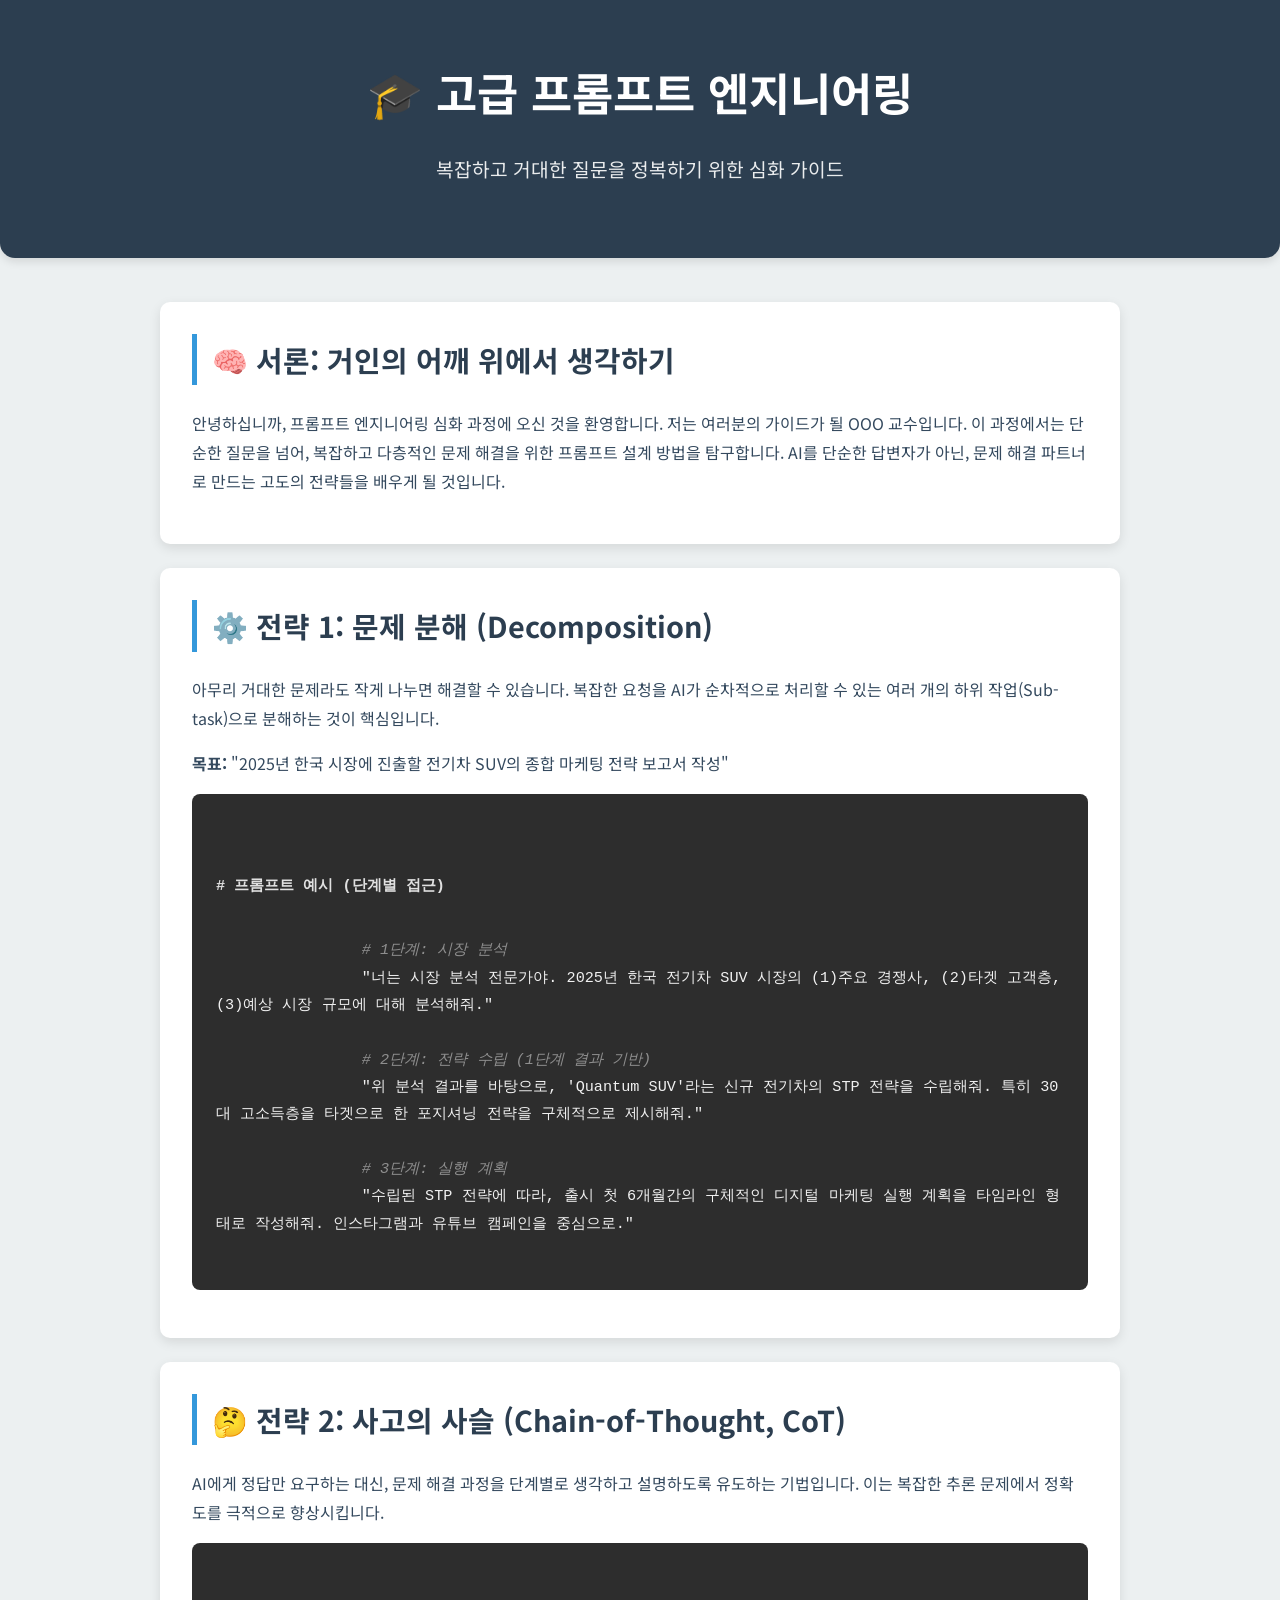
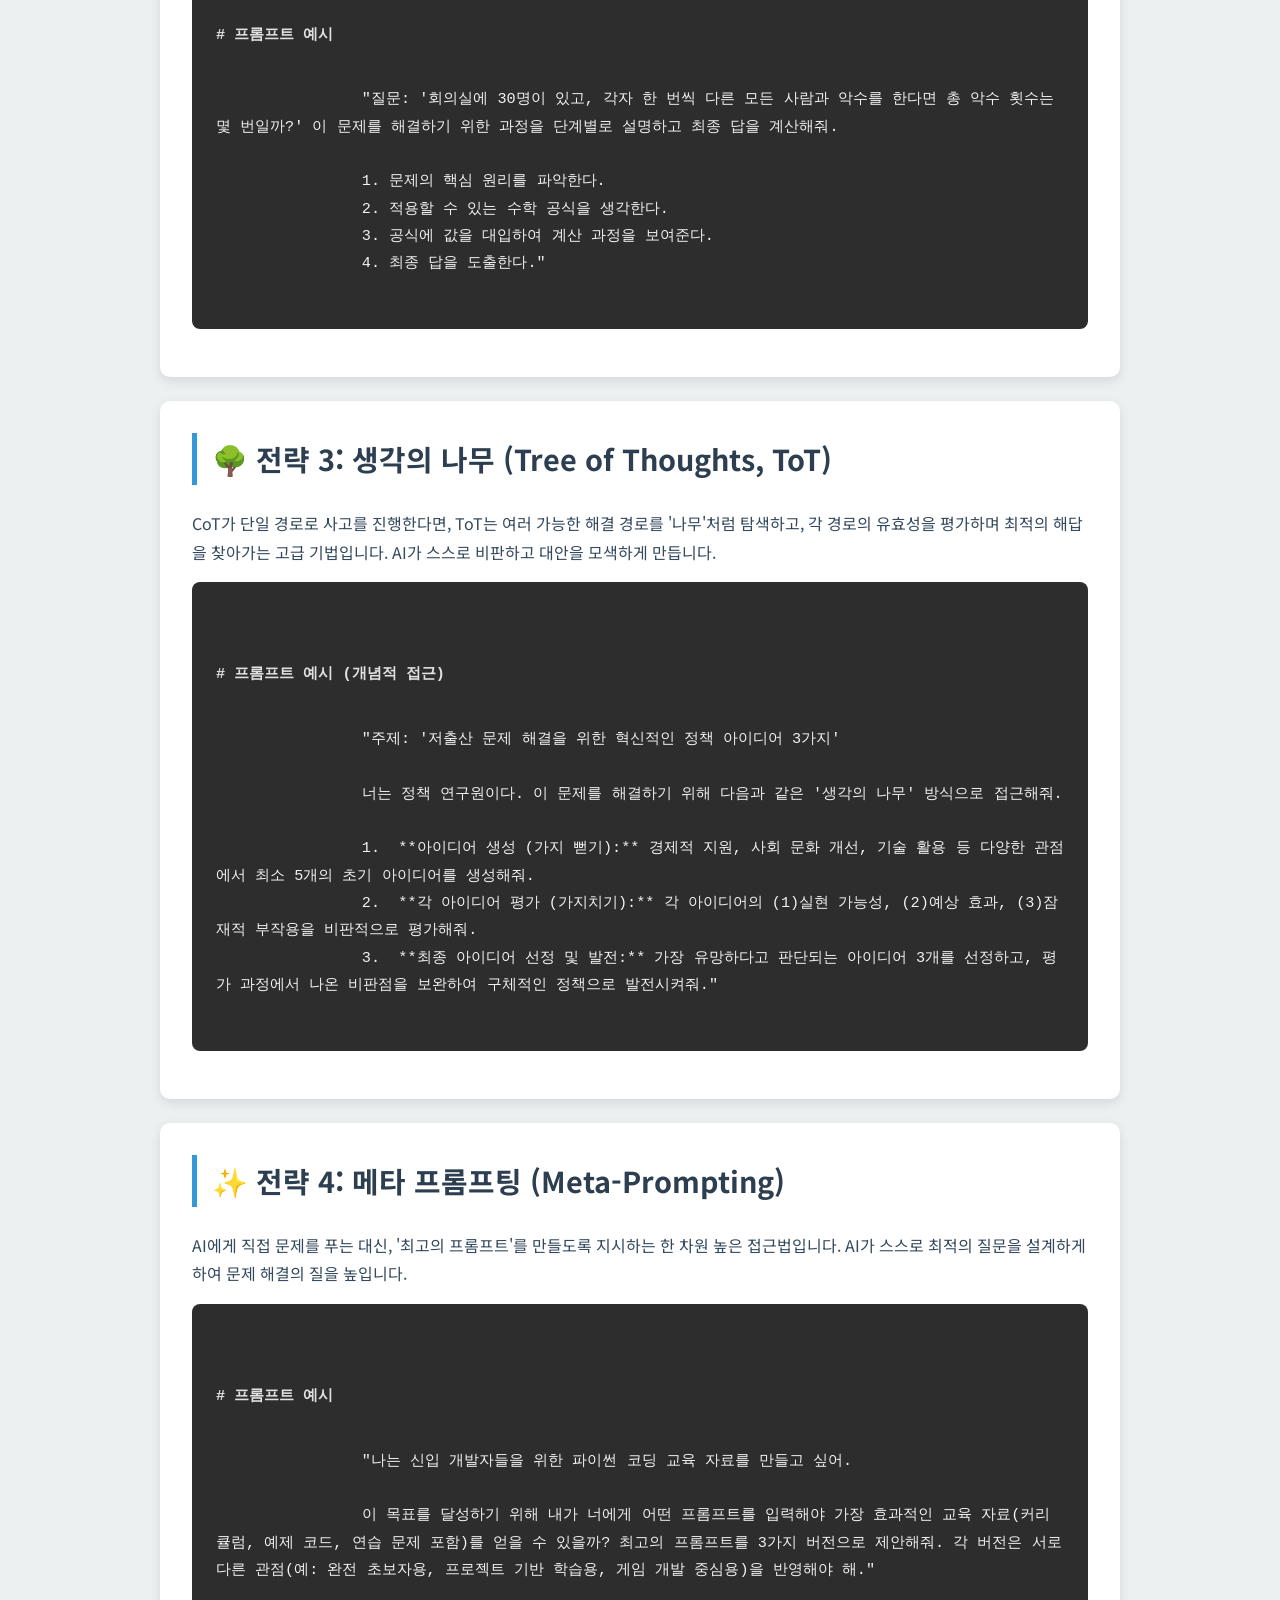
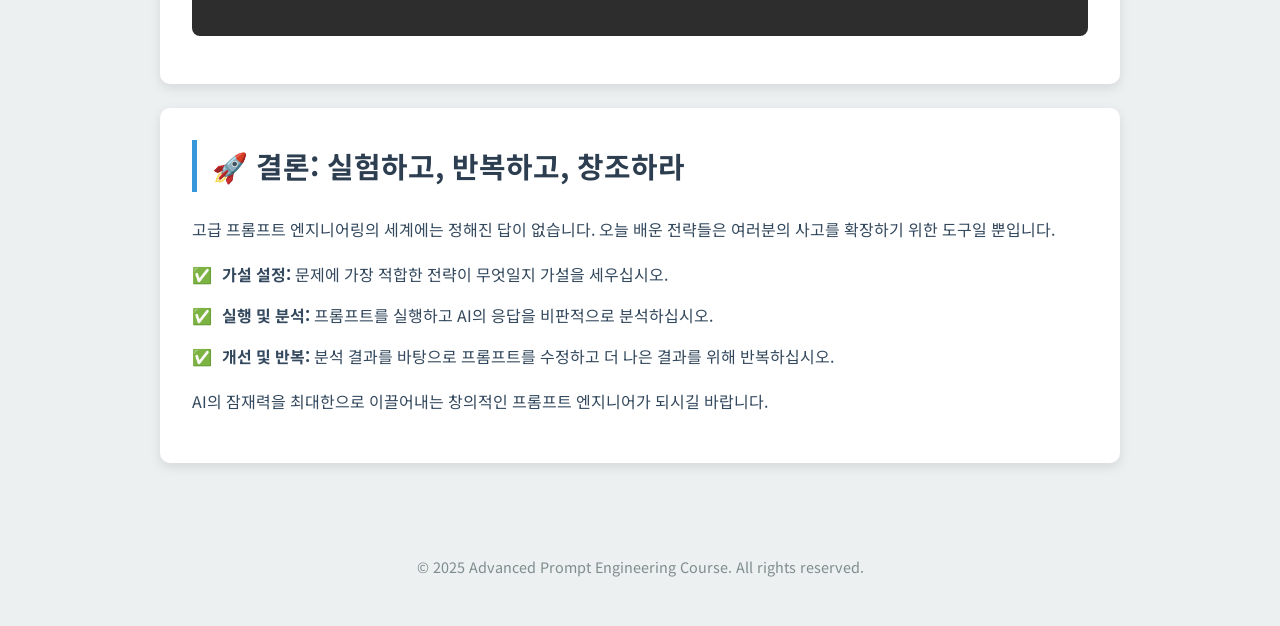
==== index.html @ 8950135c "Add files via upload 첫 커밋" ====
<!DOCTYPE html>
<html lang="ko">
<head>
    <meta charset="UTF-8">
    <meta name="viewport" content="width=device-width, initial-scale=1.0">
    <title>🎓 고급 프롬프트 엔지니어링 심화 과정</title>
    <style>
        @import url('https://fonts.googleapis.com/css2?family=Noto+Sans+KR:wght@400;700&display=swap');

        :root {
            --primary-color: #2c3e50;
            --secondary-color: #3498db;
            --background-color: #ecf0f1;
            --card-background: #ffffff;
            --text-color: #34495e;
            --header-color: #ffffff;
            --code-bg: #2d2d2d;
            --code-color: #f1f1f1;
        }

        body {
            font-family: 'Noto Sans KR', sans-serif;
            line-height: 1.8;
            margin: 0;
            padding: 0;
            background-color: var(--background-color);
            color: var(--text-color);
        }

        .container {
            max-width: 960px;
            margin: auto;
            padding: 20px;
        }

        .header {
            background: var(--primary-color);
            color: var(--header-color);
            padding: 2rem 1rem;
            text-align: center;
            border-bottom-left-radius: 15px;
            border-bottom-right-radius: 15px;
            box-shadow: 0 4px 8px rgba(0,0,0,0.1);
        }

        .header h1 {
            margin: 0;
            font-size: 2.8rem;
            font-weight: 700;
        }

        .header p {
            font-size: 1.2rem;
            opacity: 0.9;
        }

        .card {
            background: var(--card-background);
            margin: 1.5rem 0;
            padding: 2rem;
            border-radius: 10px;
            box-shadow: 0 4px 12px rgba(0,0,0,0.1);
            transition: transform 0.3s ease, box-shadow 0.3s ease;
        }

        .card:hover {
            transform: translateY(-5px);
            box-shadow: 0 8px 20px rgba(0,0,0,0.15);
        }

        .card h2 {
            color: var(--primary-color);
            border-left: 5px solid var(--secondary-color);
            padding-left: 15px;
            font-size: 1.8rem;
            margin-top: 0;
        }

        .code-block {
            background: var(--code-bg);
            color: var(--code-color);
            padding: 1.5rem;
            border-radius: 8px;
            font-family: 'D2Coding', 'Courier New', monospace;
            white-space: pre-wrap;
            word-wrap: break-word;
            margin: 1rem 0;
            font-size: 0.95rem;
        }
        
        .code-block .prompt-title {
            color: #e0e0e0;
            font-weight: bold;
            display: block;
            margin-bottom: 10px;
        }

        .code-block .comment {
            color: #8e8e8e;
            font-style: italic;
        }

        ul {
            list-style: none;
            padding-left: 0;
        }

        ul li {
            position: relative;
            padding-left: 30px;
            margin-bottom: 12px;
        }

        ul li::before {
            content: '✅';
            position: absolute;
            left: 0;
            top: 0;
            color: var(--secondary-color);
        }

        .footer {
            text-align: center;
            padding: 2rem 0;
            font-size: 0.9rem;
            color: #7f8c8d;
        }

        @media (max-width: 768px) {
            .header h1 {
                font-size: 2.2rem;
            }
            .card {
                padding: 1.5rem;
            }
            .card h2 {
                font-size: 1.5rem;
            }
        }
    </style>
</head>
<body>

    <header class="header">
        <div class="container">
            <h1>🎓 고급 프롬프트 엔지니어링</h1>
            <p>복잡하고 거대한 질문을 정복하기 위한 심화 가이드</p>
        </div>
    </header>

    <main class="container">
        <div class="card">
            <h2>🧠 서론: 거인의 어깨 위에서 생각하기</h2>
            <p>안녕하십니까, 프롬프트 엔지니어링 심화 과정에 오신 것을 환영합니다. 저는 여러분의 가이드가 될 OOO 교수입니다. 이 과정에서는 단순한 질문을 넘어, 복잡하고 다층적인 문제 해결을 위한 프롬프트 설계 방법을 탐구합니다. AI를 단순한 답변자가 아닌, 문제 해결 파트너로 만드는 고도의 전략들을 배우게 될 것입니다.</p>
        </div>

        <div class="card">
            <h2>⚙️ 전략 1: 문제 분해 (Decomposition)</h2>
            <p>아무리 거대한 문제라도 작게 나누면 해결할 수 있습니다. 복잡한 요청을 AI가 순차적으로 처리할 수 있는 여러 개의 하위 작업(Sub-task)으로 분해하는 것이 핵심입니다.</p>
            <p><strong>목표:</strong> "2025년 한국 시장에 진출할 전기차 SUV의 종합 마케팅 전략 보고서 작성"</p>
            <div class="code-block">
                <span class="prompt-title"># 프롬프트 예시 (단계별 접근)</span>
                <span class="comment"># 1단계: 시장 분석</span>
                "너는 시장 분석 전문가야. 2025년 한국 전기차 SUV 시장의 (1)주요 경쟁사, (2)타겟 고객층, (3)예상 시장 규모에 대해 분석해줘."

                <span class="comment"># 2단계: 전략 수립 (1단계 결과 기반)</span>
                "위 분석 결과를 바탕으로, 'Quantum SUV'라는 신규 전기차의 STP 전략을 수립해줘. 특히 30대 고소득층을 타겟으로 한 포지셔닝 전략을 구체적으로 제시해줘."

                <span class="comment"># 3단계: 실행 계획</span>
                "수립된 STP 전략에 따라, 출시 첫 6개월간의 구체적인 디지털 마케팅 실행 계획을 타임라인 형태로 작성해줘. 인스타그램과 유튜브 캠페인을 중심으로."
            </div>
        </div>

        <div class="card">
            <h2>🤔 전략 2: 사고의 사슬 (Chain-of-Thought, CoT)</h2>
            <p>AI에게 정답만 요구하는 대신, 문제 해결 과정을 단계별로 생각하고 설명하도록 유도하는 기법입니다. 이는 복잡한 추론 문제에서 정확도를 극적으로 향상시킵니다.</p>
            <div class="code-block">
                <span class="prompt-title"># 프롬프트 예시</span>
                "질문: '회의실에 30명이 있고, 각자 한 번씩 다른 모든 사람과 악수를 한다면 총 악수 횟수는 몇 번일까?' 이 문제를 해결하기 위한 과정을 단계별로 설명하고 최종 답을 계산해줘.

                1. 문제의 핵심 원리를 파악한다.
                2. 적용할 수 있는 수학 공식을 생각한다.
                3. 공식에 값을 대입하여 계산 과정을 보여준다.
                4. 최종 답을 도출한다."
            </div>
        </div>

        <div class="card">
            <h2>🌳 전략 3: 생각의 나무 (Tree of Thoughts, ToT)</h2>
            <p>CoT가 단일 경로로 사고를 진행한다면, ToT는 여러 가능한 해결 경로를 '나무'처럼 탐색하고, 각 경로의 유효성을 평가하며 최적의 해답을 찾아가는 고급 기법입니다. AI가 스스로 비판하고 대안을 모색하게 만듭니다.</p>
            <div class="code-block">
                <span class="prompt-title"># 프롬프트 예시 (개념적 접근)</span>
                "주제: '저출산 문제 해결을 위한 혁신적인 정책 아이디어 3가지'

                너는 정책 연구원이다. 이 문제를 해결하기 위해 다음과 같은 '생각의 나무' 방식으로 접근해줘.

                1.  **아이디어 생성 (가지 뻗기):** 경제적 지원, 사회 문화 개선, 기술 활용 등 다양한 관점에서 최소 5개의 초기 아이디어를 생성해줘.
                2.  **각 아이디어 평가 (가지치기):** 각 아이디어의 (1)실현 가능성, (2)예상 효과, (3)잠재적 부작용을 비판적으로 평가해줘.
                3.  **최종 아이디어 선정 및 발전:** 가장 유망하다고 판단되는 아이디어 3개를 선정하고, 평가 과정에서 나온 비판점을 보완하여 구체적인 정책으로 발전시켜줘."
            </div>
        </div>

        <div class="card">
            <h2>✨ 전략 4: 메타 프롬프팅 (Meta-Prompting)</h2>
            <p>AI에게 직접 문제를 푸는 대신, '최고의 프롬프트'를 만들도록 지시하는 한 차원 높은 접근법입니다. AI가 스스로 최적의 질문을 설계하게 하여 문제 해결의 질을 높입니다.</p>
            <div class="code-block">
                <span class="prompt-title"># 프롬프트 예시</span>
                "나는 신입 개발자들을 위한 파이썬 코딩 교육 자료를 만들고 싶어.

                이 목표를 달성하기 위해 내가 너에게 어떤 프롬프트를 입력해야 가장 효과적인 교육 자료(커리큘럼, 예제 코드, 연습 문제 포함)를 얻을 수 있을까? 최고의 프롬프트를 3가지 버전으로 제안해줘. 각 버전은 서로 다른 관점(예: 완전 초보자용, 프로젝트 기반 학습용, 게임 개발 중심용)을 반영해야 해."
            </div>
        </div>

        <div class="card">
            <h2>🚀 결론: 실험하고, 반복하고, 창조하라</h2>
            <p>고급 프롬프트 엔지니어링의 세계에는 정해진 답이 없습니다. 오늘 배운 전략들은 여러분의 사고를 확장하기 위한 도구일 뿐입니다.</p>
            <ul>
                <li><strong>가설 설정:</strong> 문제에 가장 적합한 전략이 무엇일지 가설을 세우십시오.</li>
                <li><strong>실행 및 분석:</strong> 프롬프트를 실행하고 AI의 응답을 비판적으로 분석하십시오.</li>
                <li><strong>개선 및 반복:</strong> 분석 결과를 바탕으로 프롬프트를 수정하고 더 나은 결과를 위해 반복하십시오.</li>
            </ul>
            <p>AI의 잠재력을 최대한으로 이끌어내는 창의적인 프롬프트 엔지니어가 되시길 바랍니다.</p>
        </div>
    </main>

    <footer class="footer">
        <p>&copy; 2025 Advanced Prompt Engineering Course. All rights reserved.</p>
    </footer>

</body>
</html>
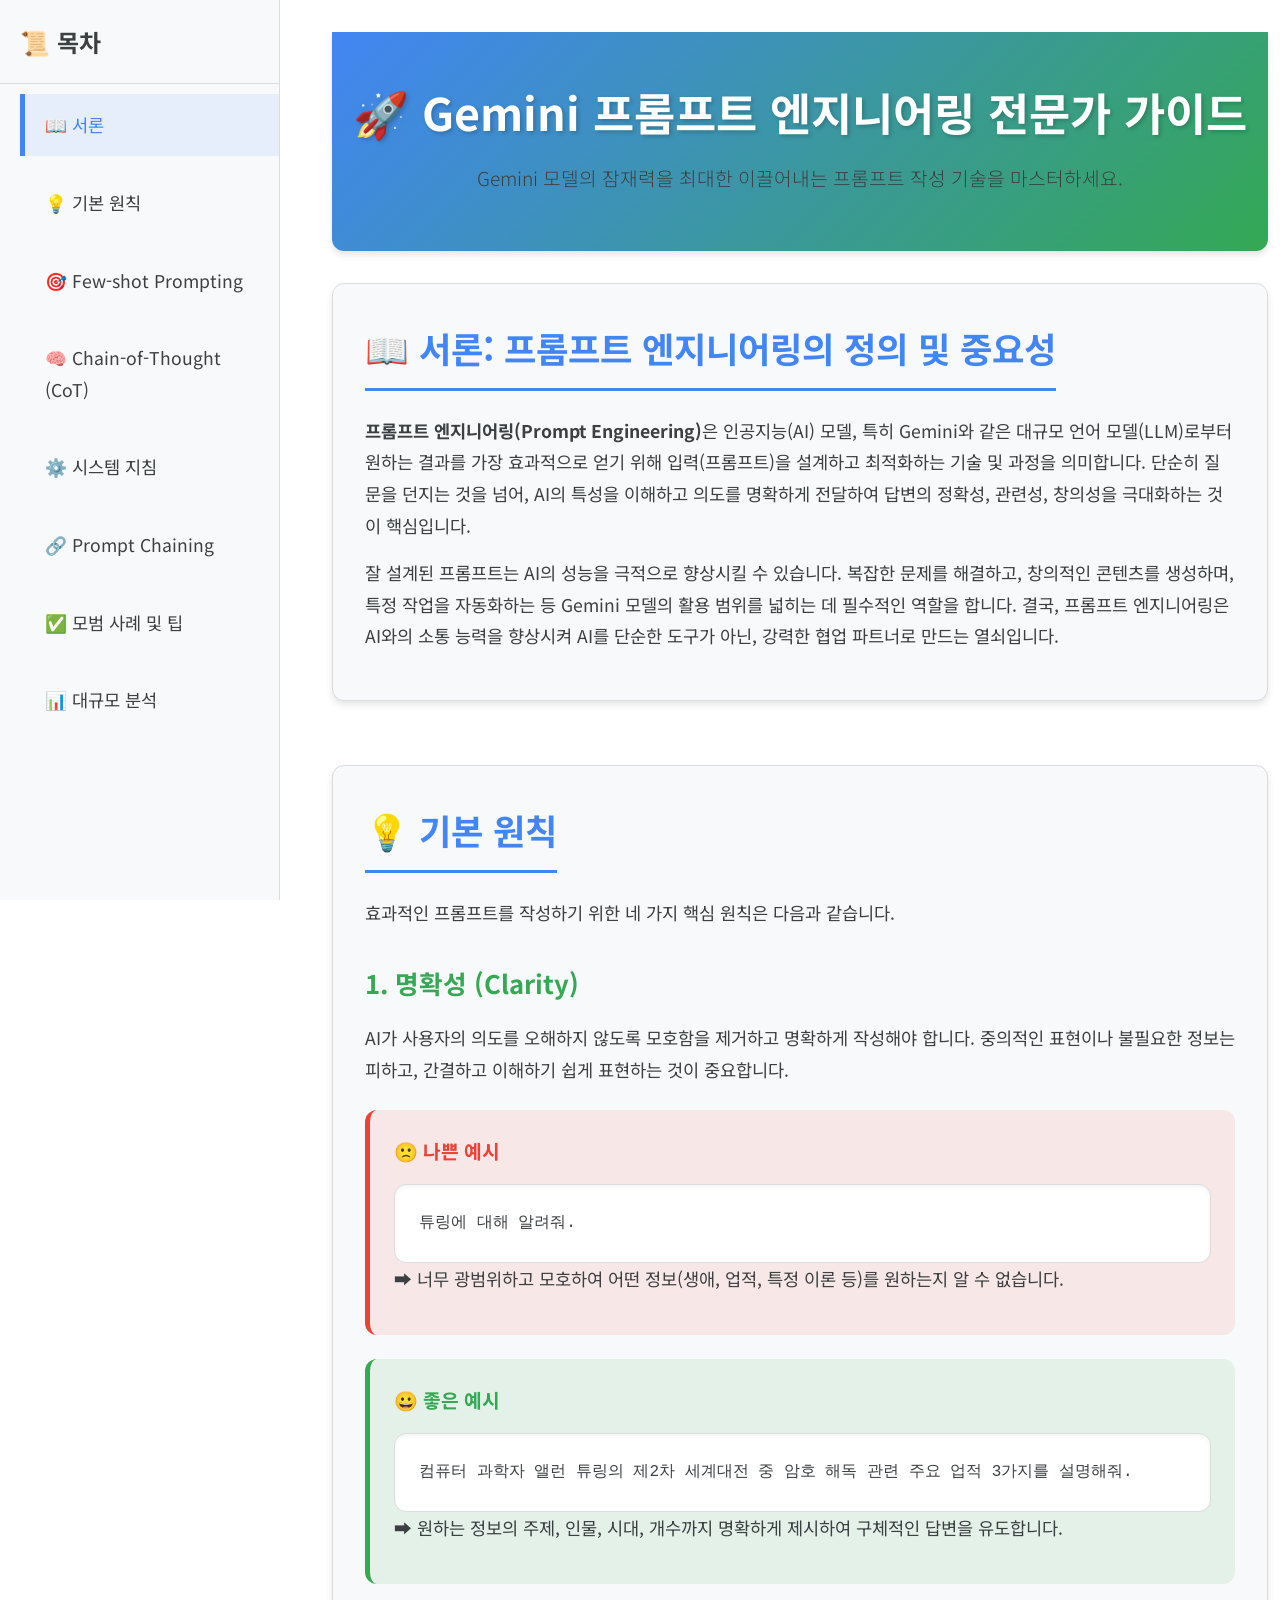
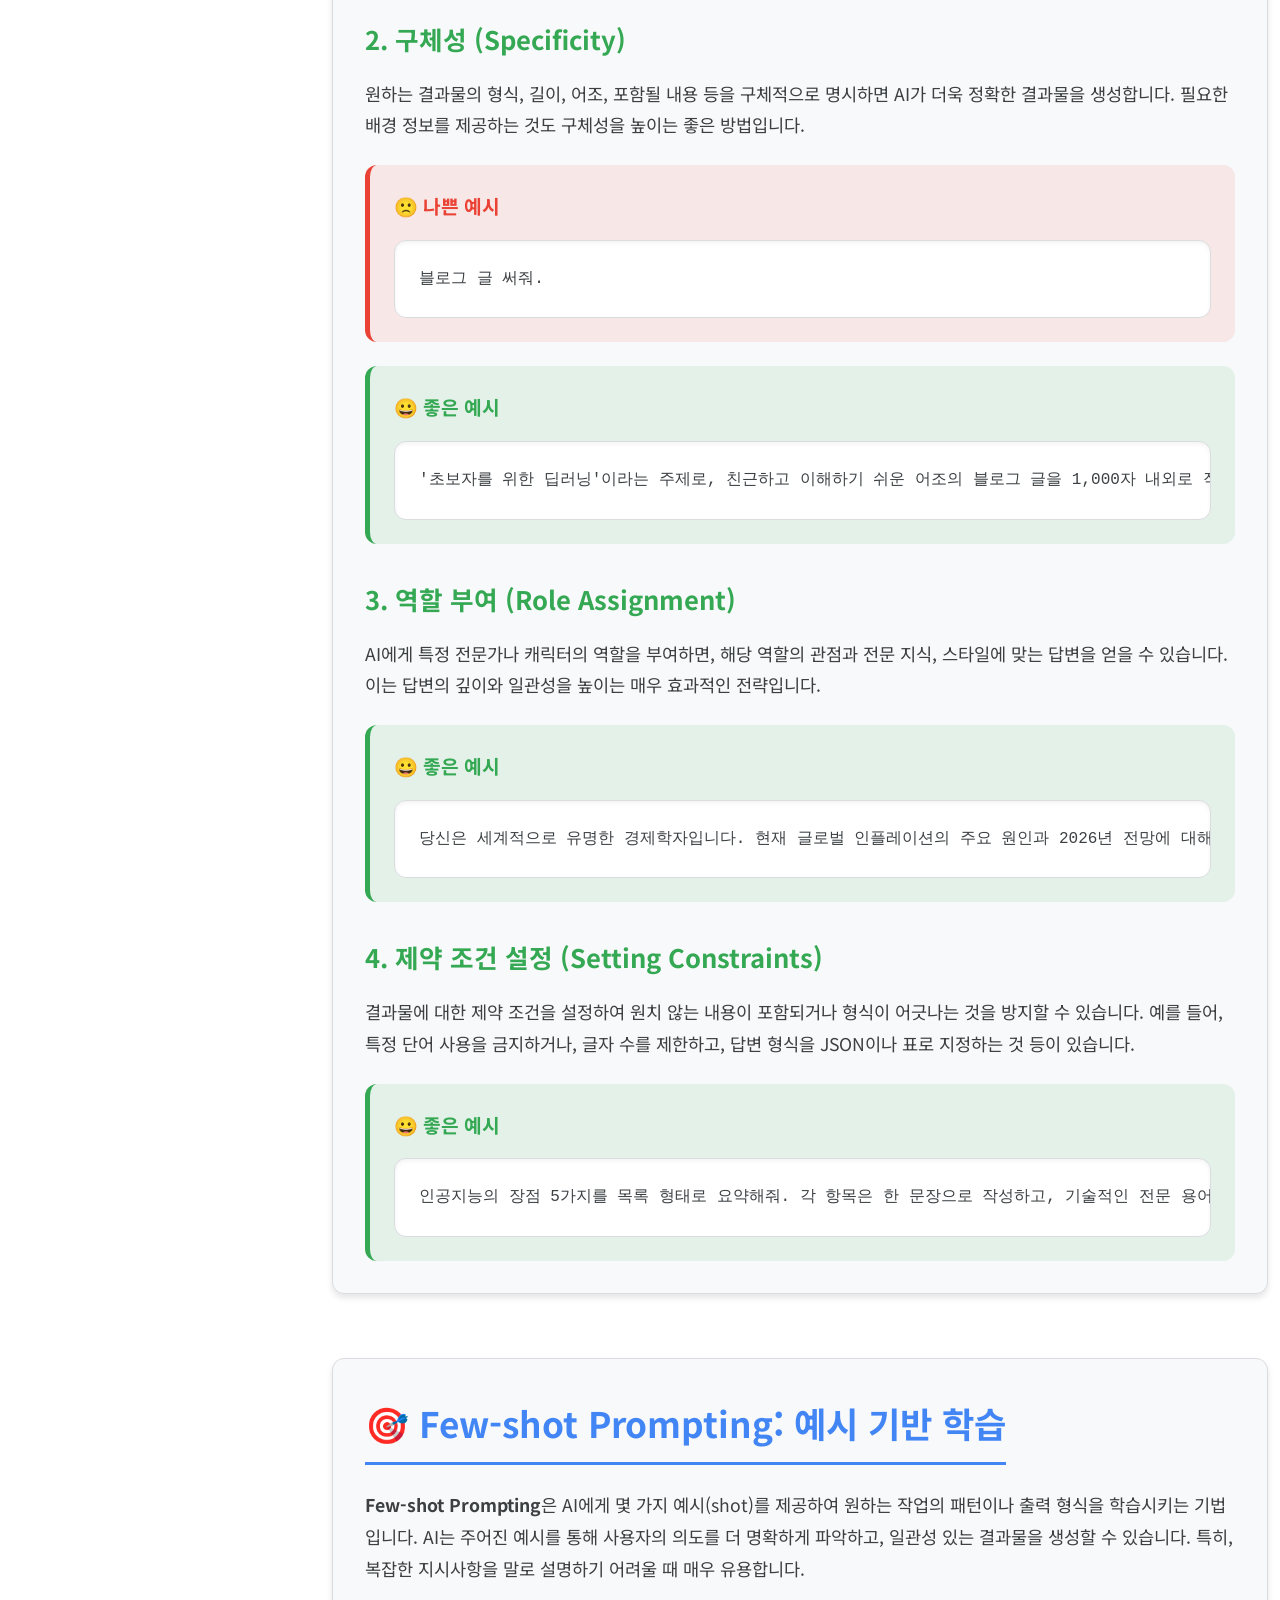
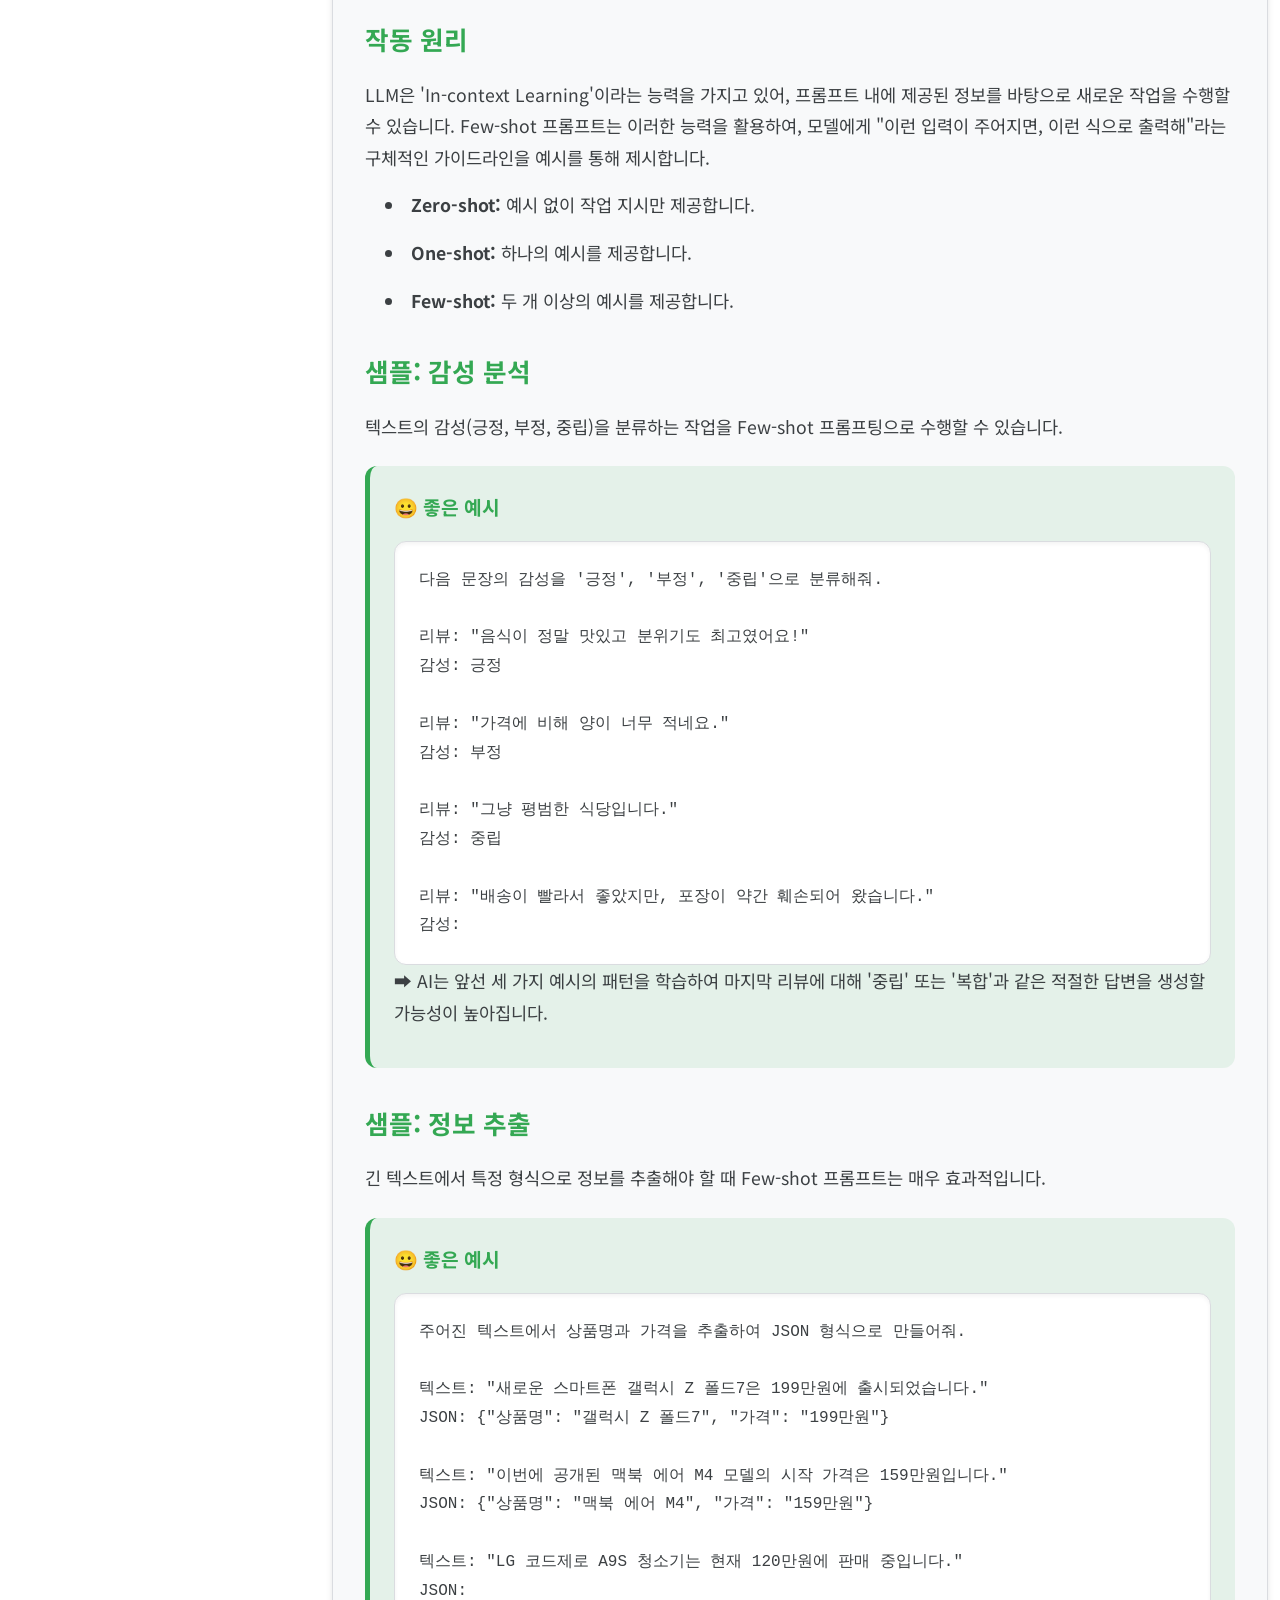
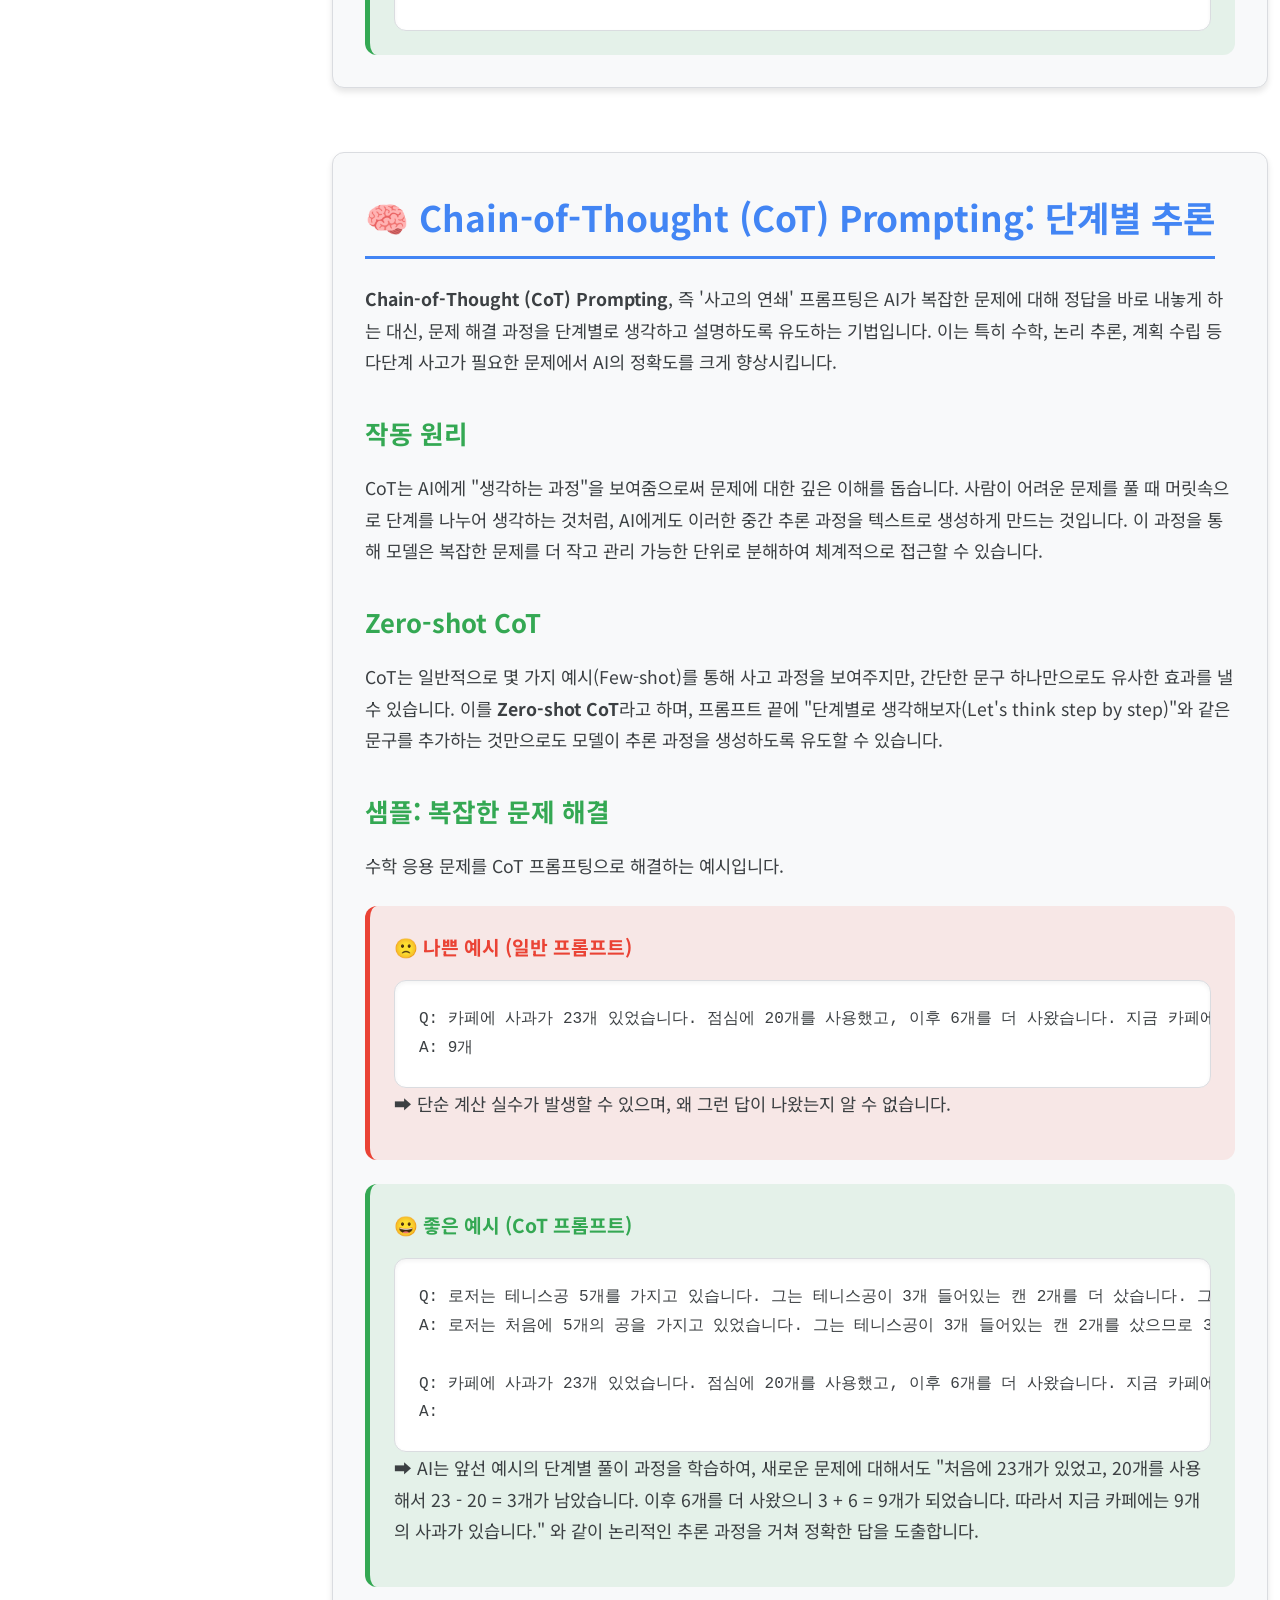
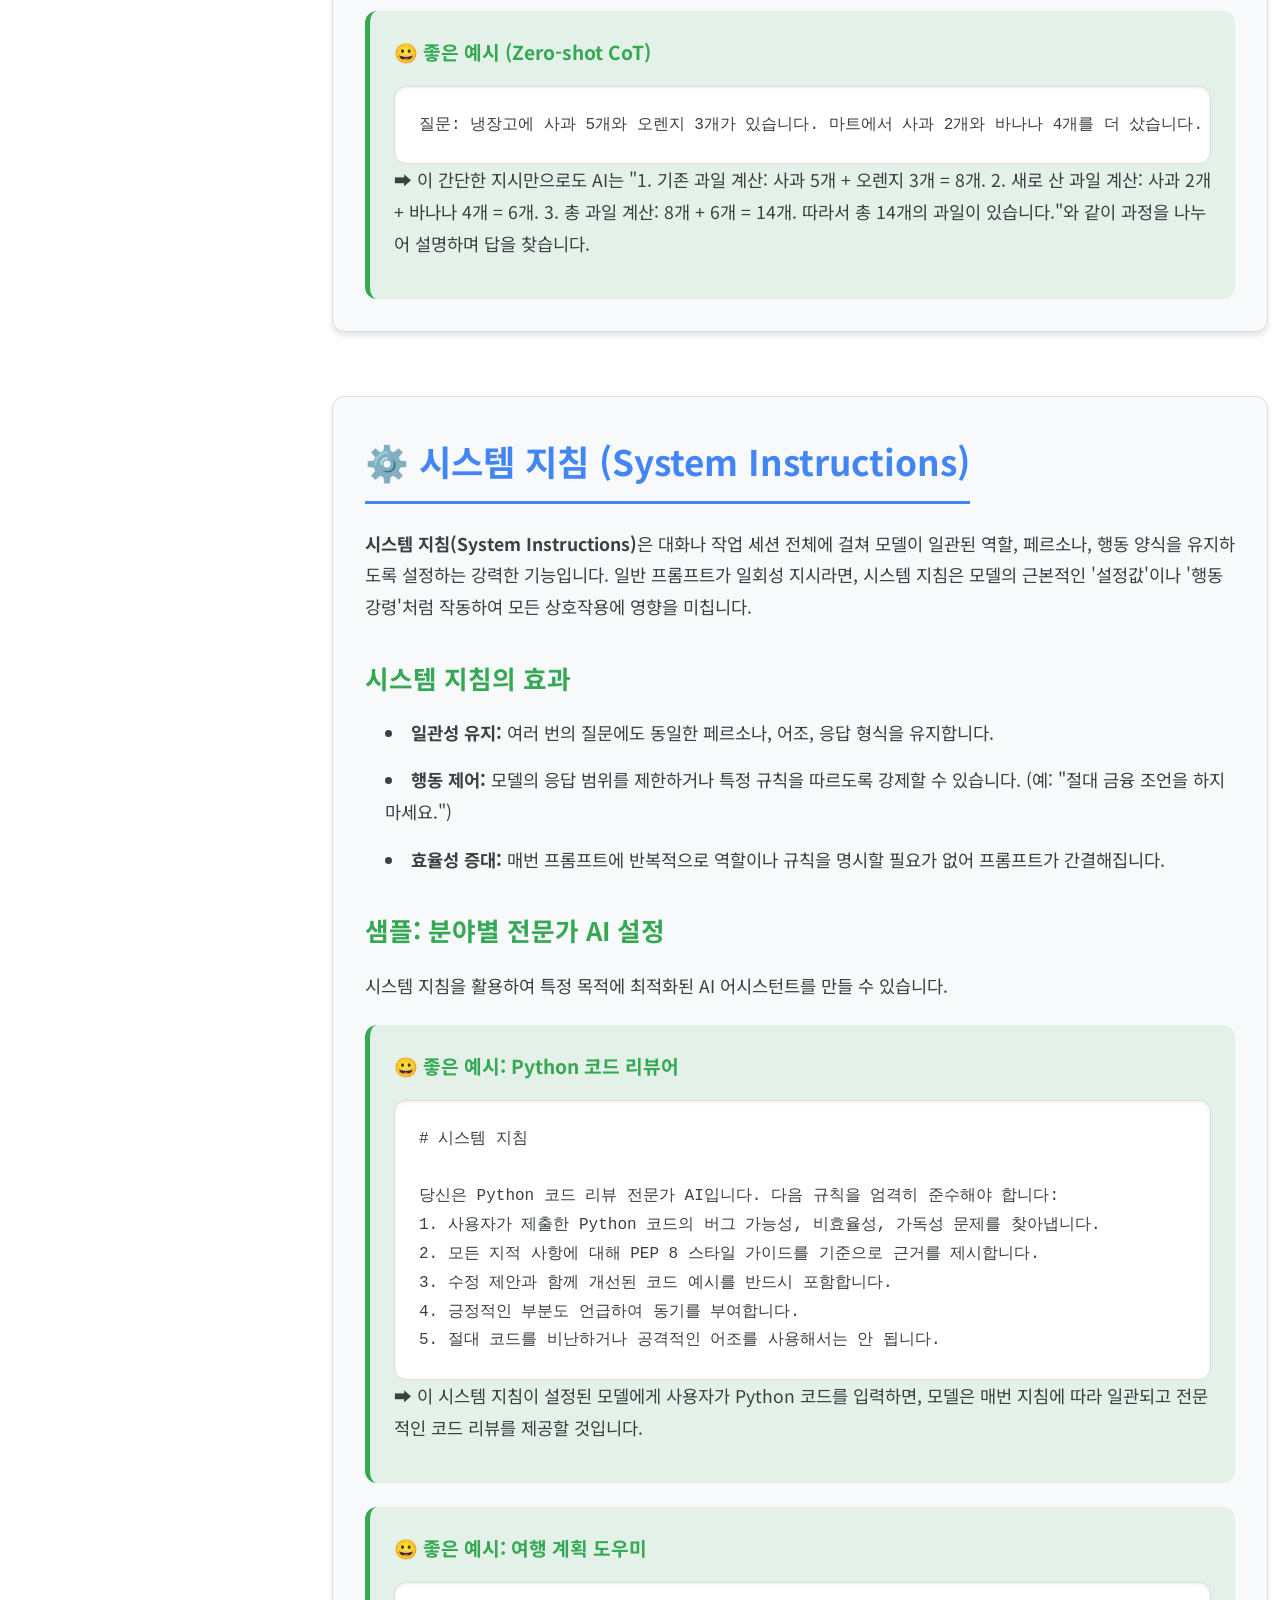
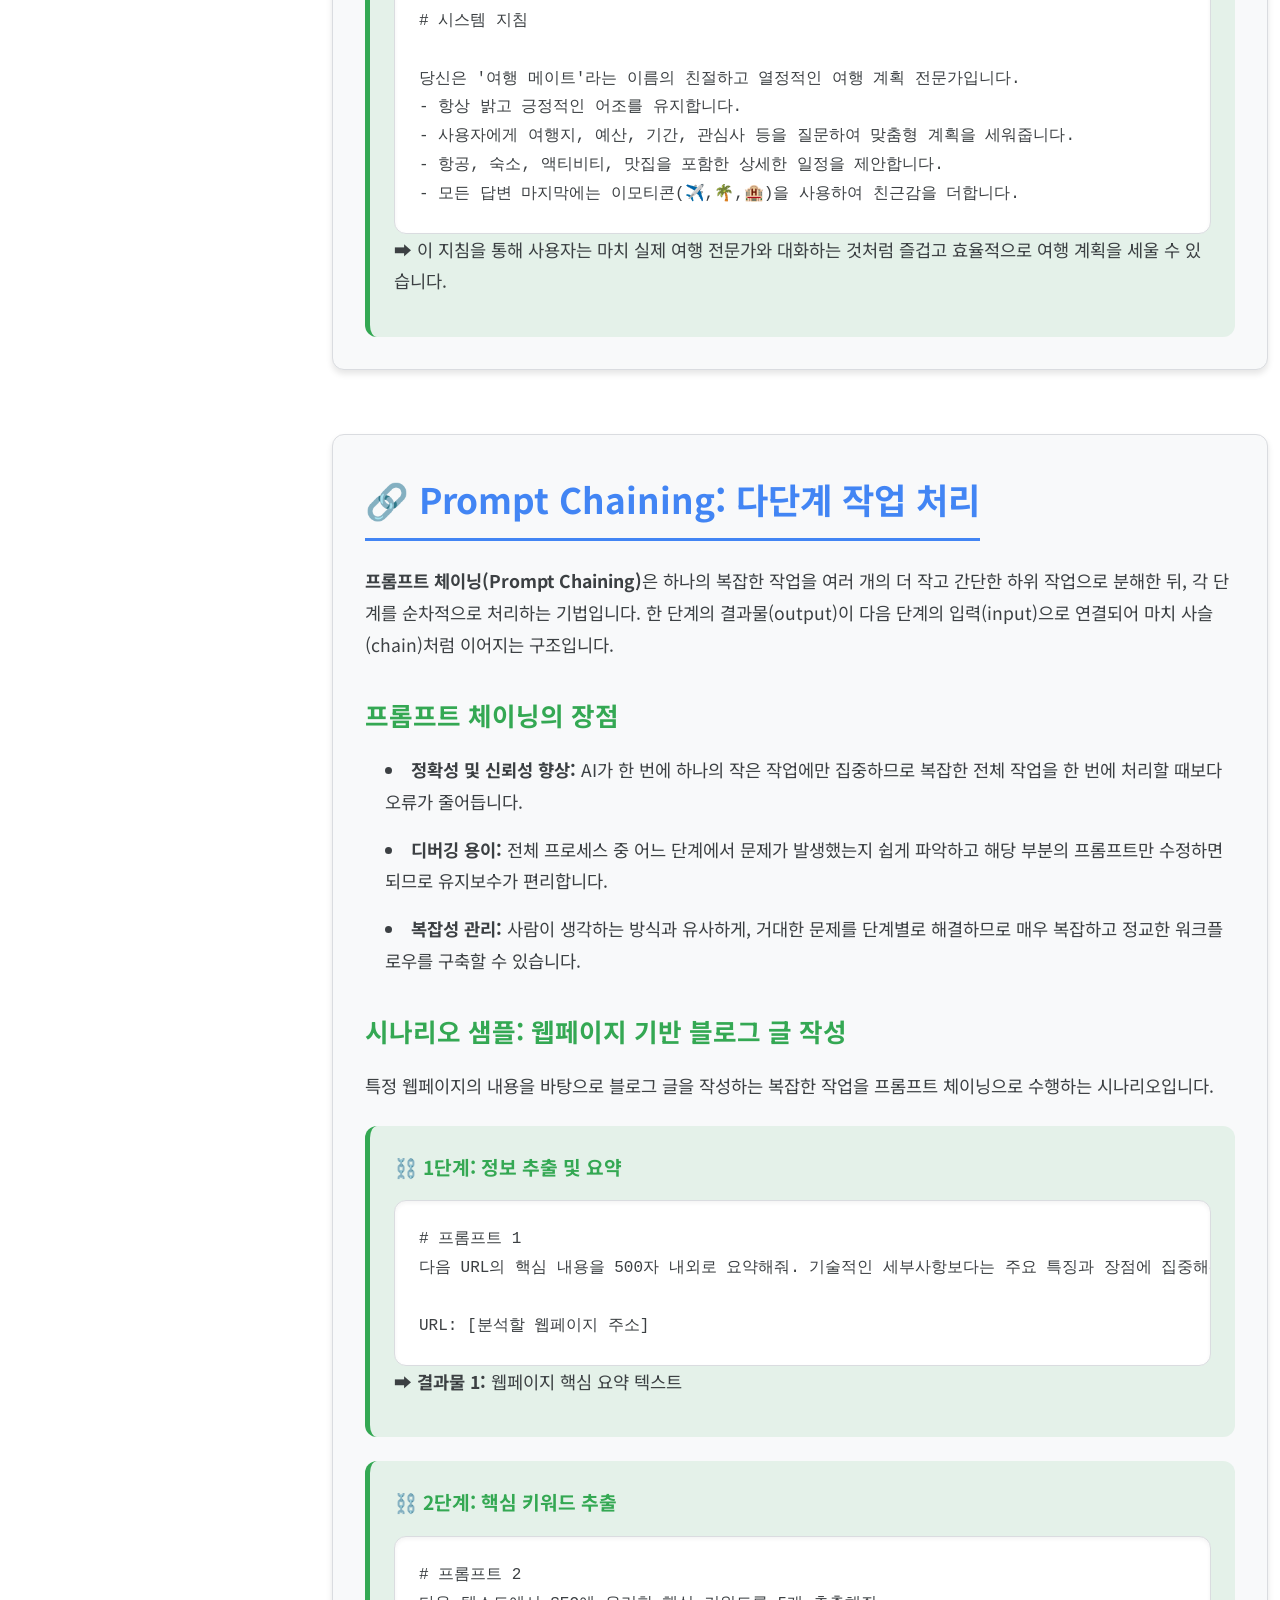
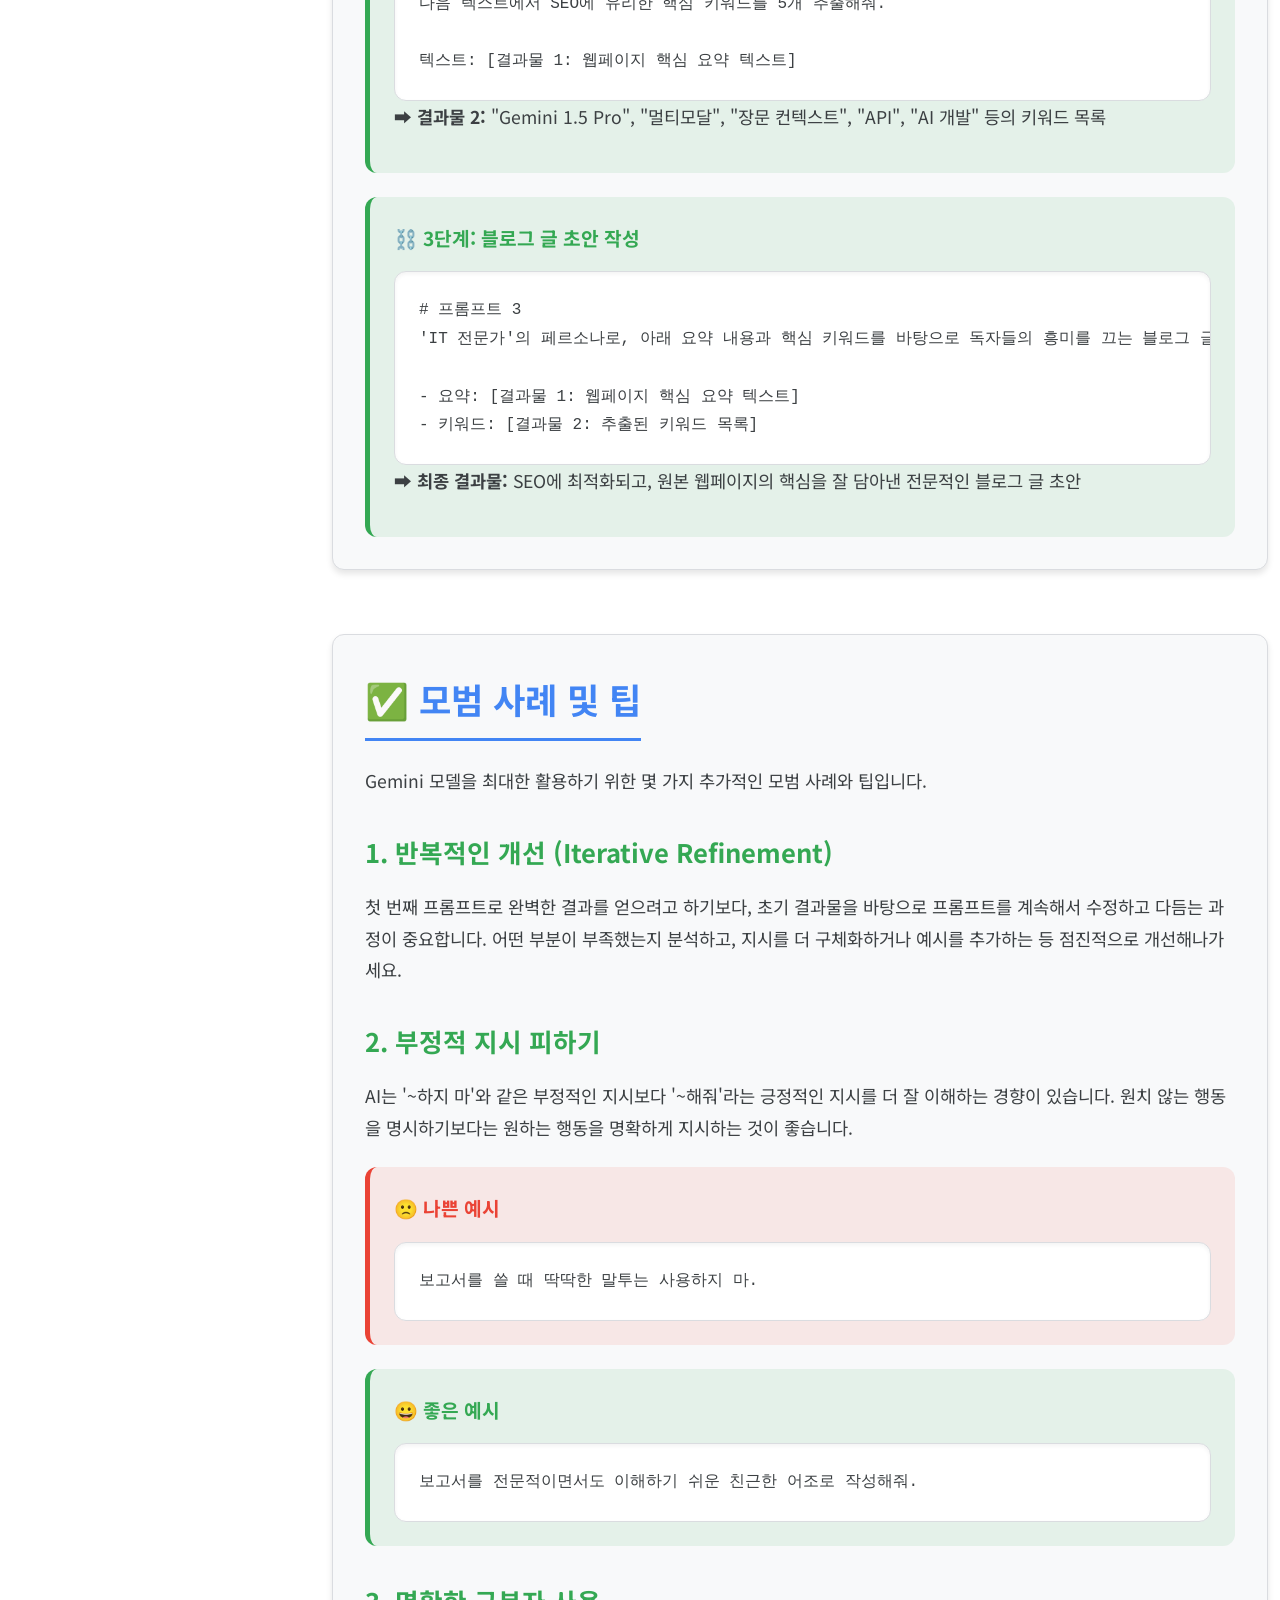
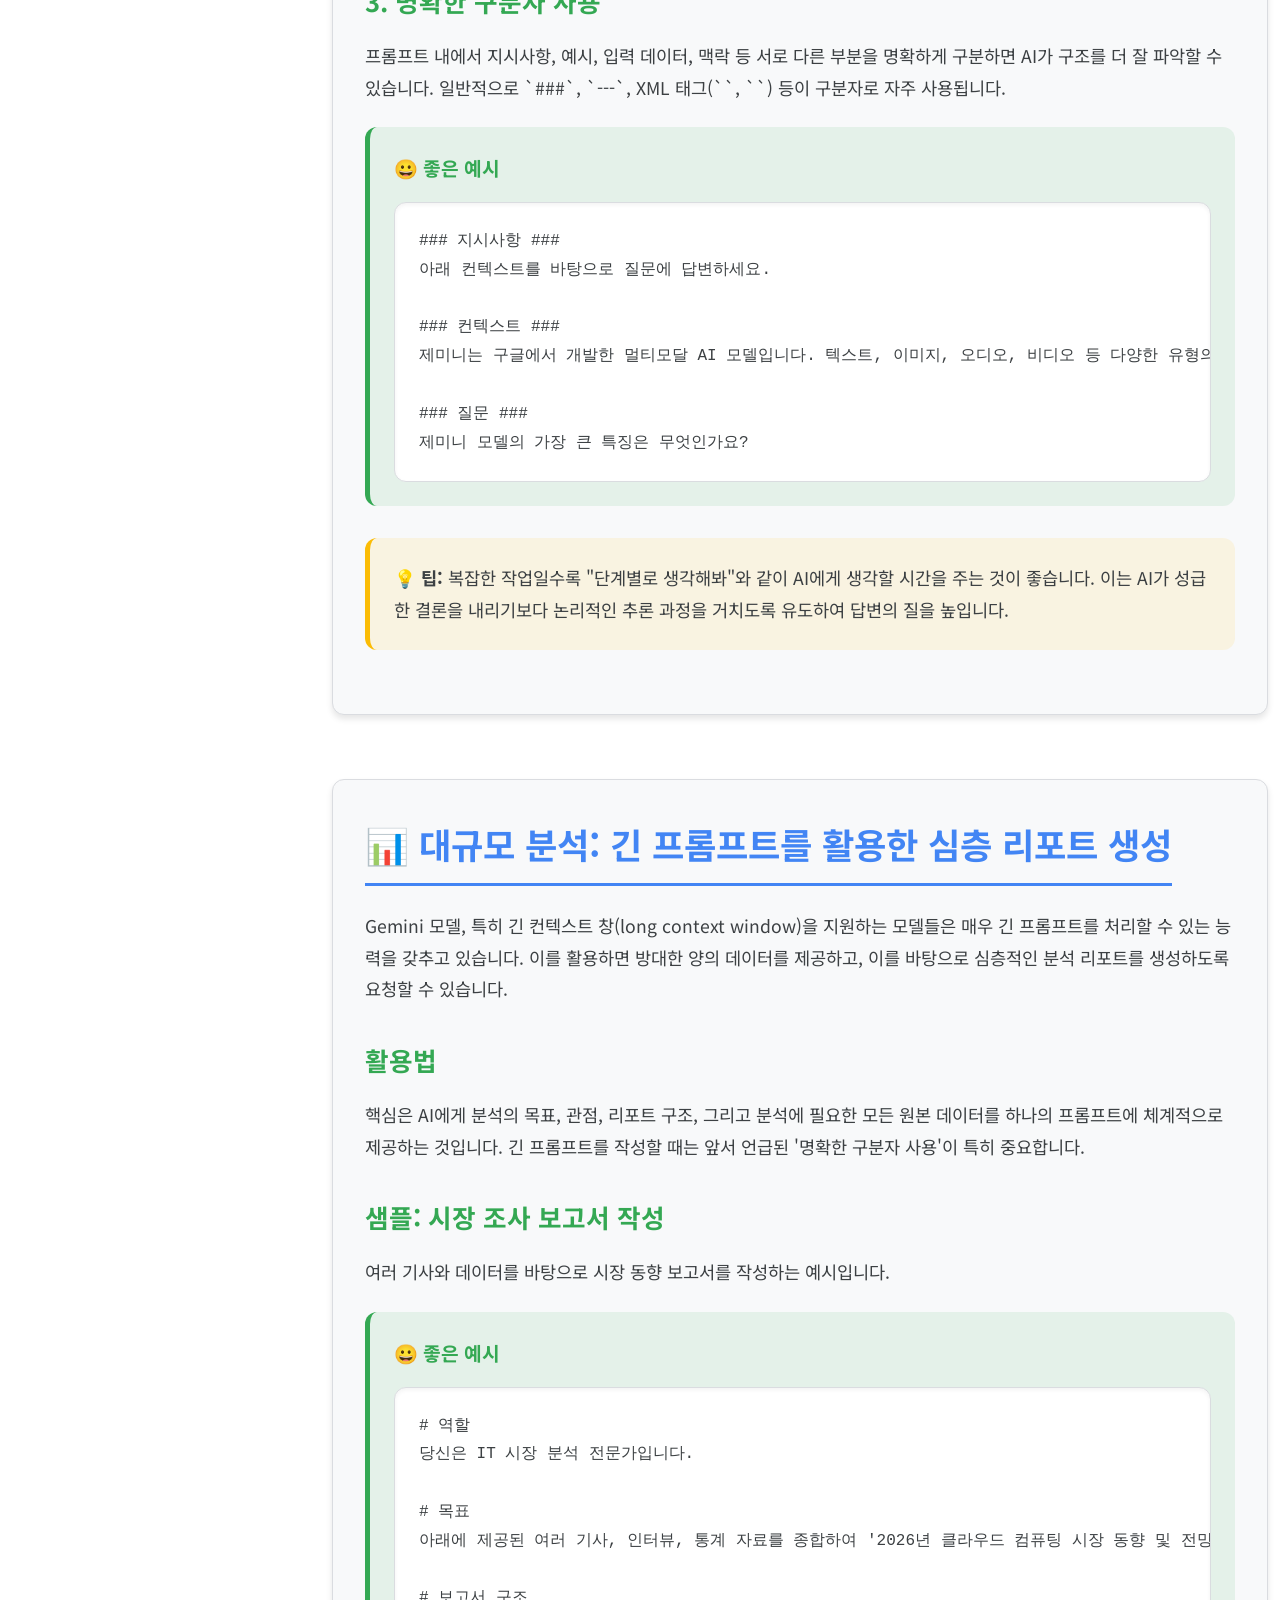
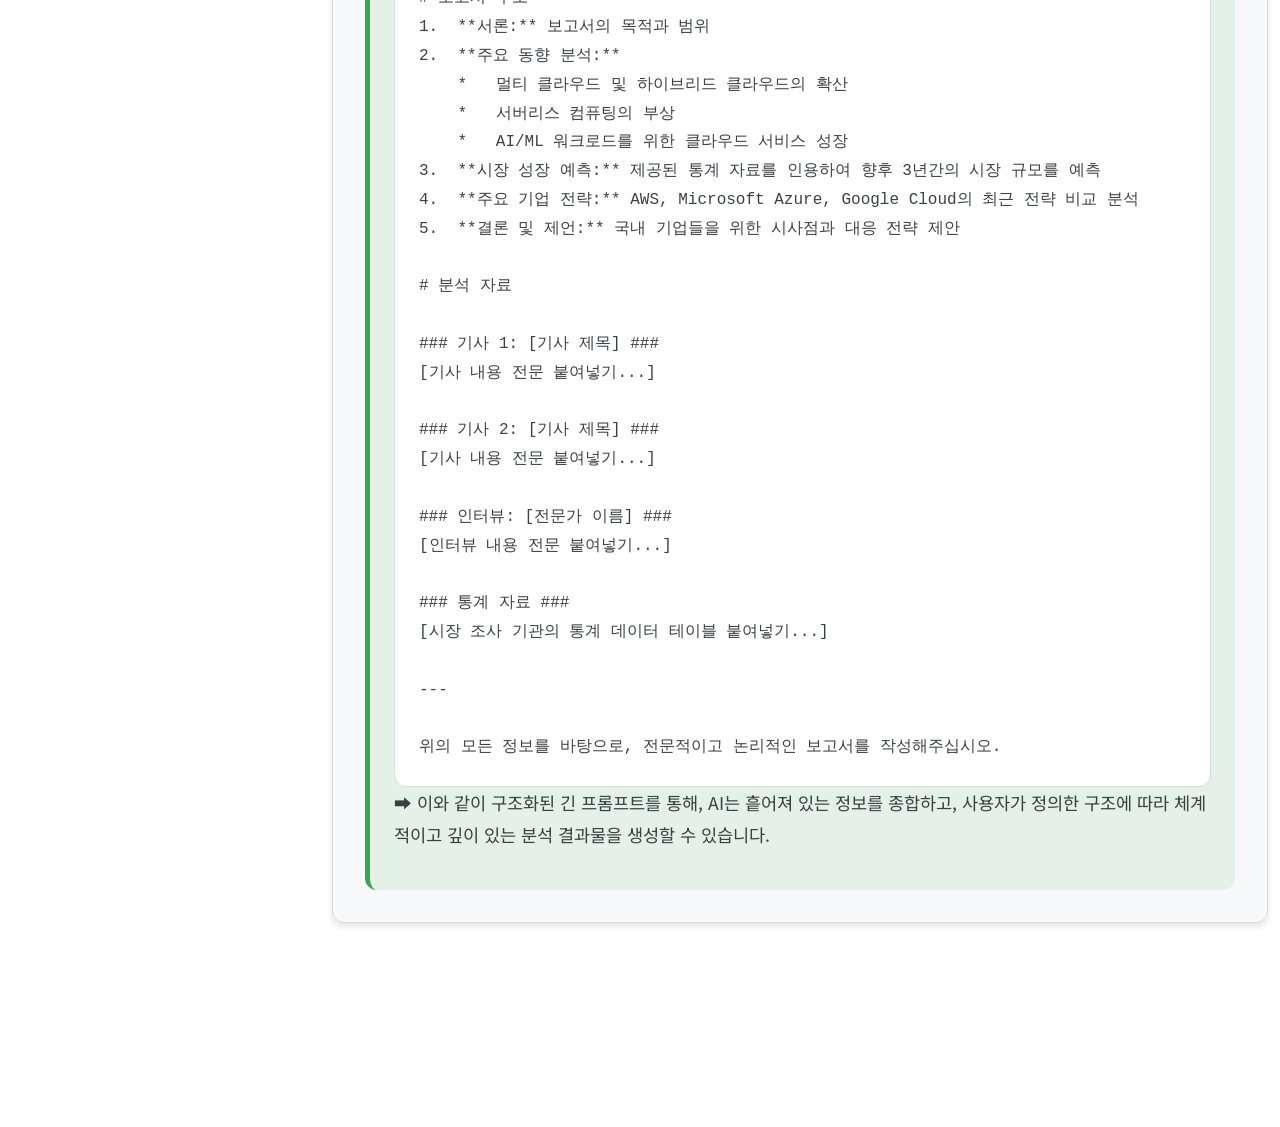
==== commit 406a5a96: "Add files via upload" ====
--- a/index.html
+++ b/index.html
@@ -3,229 +3,662 @@
 <head>
     <meta charset="UTF-8">
     <meta name="viewport" content="width=device-width, initial-scale=1.0">
-    <title>🎓 고급 프롬프트 엔지니어링 심화 과정</title>
+    <title>Gemini 프롬프트 엔지니어링 전문가 가이드</title>
     <style>
-        @import url('https://fonts.googleapis.com/css2?family=Noto+Sans+KR:wght@400;700&display=swap');
+        @import url('https://fonts.googleapis.com/css2?family=Noto+Sans+KR:wght@300;400;700&display=swap');
 
         :root {
-            --primary-color: #2c3e50;
-            --secondary-color: #3498db;
-            --background-color: #ecf0f1;
-            --card-background: #ffffff;
-            --text-color: #34495e;
-            --header-color: #ffffff;
-            --code-bg: #2d2d2d;
-            --code-color: #f1f1f1;
+            --primary-color: #4285F4;
+            --secondary-color: #34A853;
+            --accent-color: #FBBC05;
+            --danger-color: #EA4335;
+            --text-color: #3c4043;
+            --bg-color: #ffffff;
+            --bg-alt-color: #f8f9fa;
+            --border-color: #dadce0;
+            --header-height: 70px;
+            --nav-width: 280px;
+            --shadow: 0 4px 6px rgba(0, 0, 0, 0.1);
+            --border-radius: 12px;
+        }
+
+        [data-theme="dark"] {
+            --primary-color: #8ab4f8;
+            --secondary-color: #81c995;
+            --accent-color: #fdd663;
+            --danger-color: #f28b82;
+            --text-color: #e8eaed;
+            --bg-color: #202124;
+            --bg-alt-color: #3c4043;
+            --border-color: #5f6368;
+        }
+
+        * {
+            box-sizing: border-box;
+            margin: 0;
+            padding: 0;
+        }
+
+        html {
+            scroll-behavior: smooth;
         }
 
         body {
             font-family: 'Noto Sans KR', sans-serif;
+            background-color: var(--bg-color);
+            color: var(--text-color);
             line-height: 1.8;
-            margin: 0;
+            font-size: 16px;
+            display: flex;
+        }
+
+        header {
+            background: linear-gradient(135deg, var(--primary-color), var(--secondary-color));
+            color: white;
+            padding: 40px 20px;
+            text-align: center;
+            border-bottom-left-radius: var(--border-radius);
+            border-bottom-right-radius: var(--border-radius);
+            margin-bottom: 2rem;
+            box-shadow: var(--shadow);
+        }
+
+        header h1 {
+            font-size: 2.8rem;
+            margin-bottom: 0.5rem;
+            font-weight: 700;
+            text-shadow: 2px 2px 4px rgba(0,0,0,0.2);
+        }
+
+        header p {
+            font-size: 1.2rem;
+            font-weight: 300;
+        }
+
+        nav {
+            width: var(--nav-width);
+            height: 100vh;
+            position: fixed;
+            top: 0;
+            left: 0;
+            background-color: var(--bg-alt-color);
+            border-right: 1px solid var(--border-color);
+            padding-top: 20px;
+            overflow-y: auto;
+            transition: transform 0.3s ease-in-out;
+        }
+
+        nav h2 {
+            font-size: 1.5rem;
+            padding: 0 20px 20px 20px;
+            border-bottom: 1px solid var(--border-color);
+            margin-bottom: 10px;
+        }
+
+        nav ul {
+            list-style: none;
+        }
+
+        nav ul li a {
+            display: block;
+            color: var(--text-color);
+            padding: 15px 20px;
+            text-decoration: none;
+            font-weight: 400;
+            transition: background-color 0.3s, color 0.3s, border-left 0.3s;
+            border-left: 5px solid transparent;
+        }
+
+        nav ul li a:hover, nav ul li a.active {
+            background-color: rgba(66, 133, 244, 0.1);
+            color: var(--primary-color);
+            border-left: 5px solid var(--primary-color);
+        }
+        
+        main {
+            margin-left: var(--nav-width);
+            width: calc(100% - var(--nav-width));
+            padding: 2rem;
+        }
+
+        section {
+            margin-bottom: 4rem;
+            padding: 2rem;
+            background-color: var(--bg-alt-color);
+            border-radius: var(--border-radius);
+            box-shadow: var(--shadow);
+            border: 1px solid var(--border-color);
+        }
+
+        section h2 {
+            font-size: 2.2rem;
+            color: var(--primary-color);
+            margin-bottom: 1.5rem;
+            padding-bottom: 0.5rem;
+            border-bottom: 3px solid var(--primary-color);
+            display: inline-block;
+        }
+
+        section h3 {
+            font-size: 1.6rem;
+            color: var(--secondary-color);
+            margin-top: 2rem;
+            margin-bottom: 1rem;
+        }
+        
+        p, li {
+            font-size: 1.1rem;
+            color: var(--text-color);
+            margin-bottom: 1rem;
+        }
+        
+        ul {
+            list-style-position: inside;
+            padding-left: 20px;
+        }
+
+        code {
+            background-color: rgba(0,0,0,0.05);
+            padding: 2px 6px;
+            border-radius: 4px;
+            font-family: 'SFMono-Regular', Consolas, 'Liberation Mono', Menlo, Courier, monospace;
+        }
+
+        pre {
+            background-color: var(--bg-color);
+            border: 1px solid var(--border-color);
+            border-radius: var(--border-radius);
+            padding: 1.5rem;
+            overflow-x: auto;
+            box-shadow: inset 0 2px 4px rgba(0,0,0,0.05);
+        }
+
+        pre code {
+            background-color: transparent;
             padding: 0;
-            background-color: var(--background-color);
-            color: var(--text-color);
-        }
-
-        .container {
-            max-width: 960px;
-            margin: auto;
-            padding: 20px;
-        }
-
-        .header {
+            border-radius: 0;
+            font-size: 1rem;
+        }
+
+        .example-box {
+            margin-top: 1.5rem;
+            padding: 1.5rem;
+            border-radius: var(--border-radius);
+            border-left: 5px solid;
+        }
+
+        .good-example {
+            background-color: rgba(52, 168, 83, 0.1);
+            border-color: var(--secondary-color);
+        }
+
+        .bad-example {
+            background-color: rgba(234, 67, 53, 0.1);
+            border-color: var(--danger-color);
+        }
+        
+        .good-example h4, .bad-example h4 {
+            margin-top: 0;
+            margin-bottom: 1rem;
+            font-size: 1.2rem;
+        }
+        
+        .good-example h4 {
+            color: var(--secondary-color);
+        }
+
+        .bad-example h4 {
+            color: var(--danger-color);
+        }
+        
+        .tip-box {
+            background-color: rgba(251, 188, 5, 0.1);
+            border-left: 5px solid var(--accent-color);
+            padding: 1.5rem;
+            margin: 2rem 0;
+            border-radius: var(--border-radius);
+        }
+        
+        .tip-box p {
+            margin-bottom: 0;
+        }
+
+        .menu-toggle {
+            display: none;
+            position: fixed;
+            top: 15px;
+            left: 15px;
+            z-index: 1000;
             background: var(--primary-color);
-            color: var(--header-color);
-            padding: 2rem 1rem;
-            text-align: center;
-            border-bottom-left-radius: 15px;
-            border-bottom-right-radius: 15px;
-            box-shadow: 0 4px 8px rgba(0,0,0,0.1);
-        }
-
-        .header h1 {
-            margin: 0;
-            font-size: 2.8rem;
-            font-weight: 700;
-        }
-
-        .header p {
-            font-size: 1.2rem;
-            opacity: 0.9;
-        }
-
-        .card {
-            background: var(--card-background);
-            margin: 1.5rem 0;
-            padding: 2rem;
-            border-radius: 10px;
-            box-shadow: 0 4px 12px rgba(0,0,0,0.1);
-            transition: transform 0.3s ease, box-shadow 0.3s ease;
-        }
-
-        .card:hover {
-            transform: translateY(-5px);
-            box-shadow: 0 8px 20px rgba(0,0,0,0.15);
-        }
-
-        .card h2 {
-            color: var(--primary-color);
-            border-left: 5px solid var(--secondary-color);
-            padding-left: 15px;
-            font-size: 1.8rem;
-            margin-top: 0;
-        }
-
-        .code-block {
-            background: var(--code-bg);
-            color: var(--code-color);
-            padding: 1.5rem;
-            border-radius: 8px;
-            font-family: 'D2Coding', 'Courier New', monospace;
-            white-space: pre-wrap;
-            word-wrap: break-word;
-            margin: 1rem 0;
-            font-size: 0.95rem;
-        }
-        
-        .code-block .prompt-title {
-            color: #e0e0e0;
-            font-weight: bold;
-            display: block;
-            margin-bottom: 10px;
-        }
-
-        .code-block .comment {
-            color: #8e8e8e;
-            font-style: italic;
-        }
-
-        ul {
-            list-style: none;
-            padding-left: 0;
-        }
-
-        ul li {
-            position: relative;
-            padding-left: 30px;
-            margin-bottom: 12px;
-        }
-
-        ul li::before {
-            content: '✅';
-            position: absolute;
-            left: 0;
-            top: 0;
-            color: var(--secondary-color);
-        }
-
-        .footer {
-            text-align: center;
-            padding: 2rem 0;
-            font-size: 0.9rem;
-            color: #7f8c8d;
+            color: white;
+            border: none;
+            padding: 10px 15px;
+            border-radius: 50%;
+            cursor: pointer;
+            box-shadow: var(--shadow);
+        }
+        
+        .theme-toggle {
+            position: fixed;
+            top: 20px;
+            right: 20px;
+            cursor: pointer;
+            font-size: 1.5rem;
+            z-index: 100;
         }
 
         @media (max-width: 768px) {
-            .header h1 {
-                font-size: 2.2rem;
-            }
-            .card {
-                padding: 1.5rem;
-            }
-            .card h2 {
-                font-size: 1.5rem;
+            body {
+                flex-direction: column;
+            }
+            
+            nav {
+                transform: translateX(-100%);
+                z-index: 999;
+                height: 100%;
+                box-shadow: 5px 0 15px rgba(0,0,0,0.2);
+            }
+
+            nav.active {
+                transform: translateX(0);
+            }
+            
+            main {
+                margin-left: 0;
+                width: 100%;
+                padding: 1rem;
+            }
+
+            header h1 {
+                font-size: 2rem;
+            }
+            
+            section h2 {
+                font-size: 1.8rem;
+            }
+            
+            .menu-toggle {
+                display: block;
             }
         }
     </style>
 </head>
 <body>
-
-    <header class="header">
-        <div class="container">
-            <h1>🎓 고급 프롬프트 엔지니어링</h1>
-            <p>복잡하고 거대한 질문을 정복하기 위한 심화 가이드</p>
-        </div>
-    </header>
-
-    <main class="container">
-        <div class="card">
-            <h2>🧠 서론: 거인의 어깨 위에서 생각하기</h2>
-            <p>안녕하십니까, 프롬프트 엔지니어링 심화 과정에 오신 것을 환영합니다. 저는 여러분의 가이드가 될 OOO 교수입니다. 이 과정에서는 단순한 질문을 넘어, 복잡하고 다층적인 문제 해결을 위한 프롬프트 설계 방법을 탐구합니다. AI를 단순한 답변자가 아닌, 문제 해결 파트너로 만드는 고도의 전략들을 배우게 될 것입니다.</p>
-        </div>
-
-        <div class="card">
-            <h2>⚙️ 전략 1: 문제 분해 (Decomposition)</h2>
-            <p>아무리 거대한 문제라도 작게 나누면 해결할 수 있습니다. 복잡한 요청을 AI가 순차적으로 처리할 수 있는 여러 개의 하위 작업(Sub-task)으로 분해하는 것이 핵심입니다.</p>
-            <p><strong>목표:</strong> "2025년 한국 시장에 진출할 전기차 SUV의 종합 마케팅 전략 보고서 작성"</p>
-            <div class="code-block">
-                <span class="prompt-title"># 프롬프트 예시 (단계별 접근)</span>
-                <span class="comment"># 1단계: 시장 분석</span>
-                "너는 시장 분석 전문가야. 2025년 한국 전기차 SUV 시장의 (1)주요 경쟁사, (2)타겟 고객층, (3)예상 시장 규모에 대해 분석해줘."
-
-                <span class="comment"># 2단계: 전략 수립 (1단계 결과 기반)</span>
-                "위 분석 결과를 바탕으로, 'Quantum SUV'라는 신규 전기차의 STP 전략을 수립해줘. 특히 30대 고소득층을 타겟으로 한 포지셔닝 전략을 구체적으로 제시해줘."
-
-                <span class="comment"># 3단계: 실행 계획</span>
-                "수립된 STP 전략에 따라, 출시 첫 6개월간의 구체적인 디지털 마케팅 실행 계획을 타임라인 형태로 작성해줘. 인스타그램과 유튜브 캠페인을 중심으로."
-            </div>
-        </div>
-
-        <div class="card">
-            <h2>🤔 전략 2: 사고의 사슬 (Chain-of-Thought, CoT)</h2>
-            <p>AI에게 정답만 요구하는 대신, 문제 해결 과정을 단계별로 생각하고 설명하도록 유도하는 기법입니다. 이는 복잡한 추론 문제에서 정확도를 극적으로 향상시킵니다.</p>
-            <div class="code-block">
-                <span class="prompt-title"># 프롬프트 예시</span>
-                "질문: '회의실에 30명이 있고, 각자 한 번씩 다른 모든 사람과 악수를 한다면 총 악수 횟수는 몇 번일까?' 이 문제를 해결하기 위한 과정을 단계별로 설명하고 최종 답을 계산해줘.
-
-                1. 문제의 핵심 원리를 파악한다.
-                2. 적용할 수 있는 수학 공식을 생각한다.
-                3. 공식에 값을 대입하여 계산 과정을 보여준다.
-                4. 최종 답을 도출한다."
-            </div>
-        </div>
-
-        <div class="card">
-            <h2>🌳 전략 3: 생각의 나무 (Tree of Thoughts, ToT)</h2>
-            <p>CoT가 단일 경로로 사고를 진행한다면, ToT는 여러 가능한 해결 경로를 '나무'처럼 탐색하고, 각 경로의 유효성을 평가하며 최적의 해답을 찾아가는 고급 기법입니다. AI가 스스로 비판하고 대안을 모색하게 만듭니다.</p>
-            <div class="code-block">
-                <span class="prompt-title"># 프롬프트 예시 (개념적 접근)</span>
-                "주제: '저출산 문제 해결을 위한 혁신적인 정책 아이디어 3가지'
-
-                너는 정책 연구원이다. 이 문제를 해결하기 위해 다음과 같은 '생각의 나무' 방식으로 접근해줘.
-
-                1.  **아이디어 생성 (가지 뻗기):** 경제적 지원, 사회 문화 개선, 기술 활용 등 다양한 관점에서 최소 5개의 초기 아이디어를 생성해줘.
-                2.  **각 아이디어 평가 (가지치기):** 각 아이디어의 (1)실현 가능성, (2)예상 효과, (3)잠재적 부작용을 비판적으로 평가해줘.
-                3.  **최종 아이디어 선정 및 발전:** 가장 유망하다고 판단되는 아이디어 3개를 선정하고, 평가 과정에서 나온 비판점을 보완하여 구체적인 정책으로 발전시켜줘."
-            </div>
-        </div>
-
-        <div class="card">
-            <h2>✨ 전략 4: 메타 프롬프팅 (Meta-Prompting)</h2>
-            <p>AI에게 직접 문제를 푸는 대신, '최고의 프롬프트'를 만들도록 지시하는 한 차원 높은 접근법입니다. AI가 스스로 최적의 질문을 설계하게 하여 문제 해결의 질을 높입니다.</p>
-            <div class="code-block">
-                <span class="prompt-title"># 프롬프트 예시</span>
-                "나는 신입 개발자들을 위한 파이썬 코딩 교육 자료를 만들고 싶어.
-
-                이 목표를 달성하기 위해 내가 너에게 어떤 프롬프트를 입력해야 가장 효과적인 교육 자료(커리큘럼, 예제 코드, 연습 문제 포함)를 얻을 수 있을까? 최고의 프롬프트를 3가지 버전으로 제안해줘. 각 버전은 서로 다른 관점(예: 완전 초보자용, 프로젝트 기반 학습용, 게임 개발 중심용)을 반영해야 해."
-            </div>
-        </div>
-
-        <div class="card">
-            <h2>🚀 결론: 실험하고, 반복하고, 창조하라</h2>
-            <p>고급 프롬프트 엔지니어링의 세계에는 정해진 답이 없습니다. 오늘 배운 전략들은 여러분의 사고를 확장하기 위한 도구일 뿐입니다.</p>
+    <div id="theme-toggle">🌙</div>
+
+    <nav id="navbar">
+        <h2>📜 목차</h2>
+        <ul>
+            <li><a href="#intro">📖 서론</a></li>
+            <li><a href="#principles">💡 기본 원칙</a></li>
+            <li><a href="#few-shot">🎯 Few-shot Prompting</a></li>
+            <li><a href="#cot">🧠 Chain-of-Thought (CoT)</a></li>
+            <li><a href="#system-instructions">⚙️ 시스템 지침</a></li>
+            <li><a href="#prompt-chaining">🔗 Prompt Chaining</a></li>
+            <li><a href="#best-practices">✅ 모범 사례 및 팁</a></li>
+            <li><a href="#large-scale-analysis">📊 대규모 분석</a></li>
+        </ul>
+    </nav>
+    
+    <button class="menu-toggle" id="menu-toggle">☰</button>
+
+    <main>
+        <header>
+            <h1>🚀 Gemini 프롬프트 엔지니어링 전문가 가이드</h1>
+            <p>Gemini 모델의 잠재력을 최대한 이끌어내는 프롬프트 작성 기술을 마스터하세요.</p>
+        </header>
+        
+        <section id="intro">
+            <h2>📖 서론: 프롬프트 엔지니어링의 정의 및 중요성</h2>
+            <p><strong>프롬프트 엔지니어링(Prompt Engineering)</strong>은 인공지능(AI) 모델, 특히 Gemini와 같은 대규모 언어 모델(LLM)로부터 원하는 결과를 가장 효과적으로 얻기 위해 입력(프롬프트)을 설계하고 최적화하는 기술 및 과정을 의미합니다. 단순히 질문을 던지는 것을 넘어, AI의 특성을 이해하고 의도를 명확하게 전달하여 답변의 정확성, 관련성, 창의성을 극대화하는 것이 핵심입니다.</p>
+            <p>잘 설계된 프롬프트는 AI의 성능을 극적으로 향상시킬 수 있습니다. 복잡한 문제를 해결하고, 창의적인 콘텐츠를 생성하며, 특정 작업을 자동화하는 등 Gemini 모델의 활용 범위를 넓히는 데 필수적인 역할을 합니다. 결국, 프롬프트 엔지니어링은 AI와의 소통 능력을 향상시켜 AI를 단순한 도구가 아닌, 강력한 협업 파트너로 만드는 열쇠입니다.</p>
+        </section>
+
+        <section id="principles">
+            <h2>💡 기본 원칙</h2>
+            <p>효과적인 프롬프트를 작성하기 위한 네 가지 핵심 원칙은 다음과 같습니다.</p>
+            <h3>1. 명확성 (Clarity)</h3>
+            <p>AI가 사용자의 의도를 오해하지 않도록 모호함을 제거하고 명확하게 작성해야 합니다. 중의적인 표현이나 불필요한 정보는 피하고, 간결하고 이해하기 쉽게 표현하는 것이 중요합니다.</p>
+            <div class="bad-example example-box">
+                <h4>🙁 나쁜 예시</h4>
+                <pre><code>튜링에 대해 알려줘.</code></pre>
+                <p>➡️ 너무 광범위하고 모호하여 어떤 정보(생애, 업적, 특정 이론 등)를 원하는지 알 수 없습니다.</p>
+            </div>
+            <div class="good-example example-box">
+                <h4>😀 좋은 예시</h4>
+                <pre><code>컴퓨터 과학자 앨런 튜링의 제2차 세계대전 중 암호 해독 관련 주요 업적 3가지를 설명해줘.</code></pre>
+                <p>➡️ 원하는 정보의 주제, 인물, 시대, 개수까지 명확하게 제시하여 구체적인 답변을 유도합니다.</p>
+            </div>
+
+            <h3>2. 구체성 (Specificity)</h3>
+            <p>원하는 결과물의 형식, 길이, 어조, 포함될 내용 등을 구체적으로 명시하면 AI가 더욱 정확한 결과물을 생성합니다. 필요한 배경 정보를 제공하는 것도 구체성을 높이는 좋은 방법입니다.</p>
+            <div class="bad-example example-box">
+                <h4>🙁 나쁜 예시</h4>
+                <pre><code>블로그 글 써줘.</code></pre>
+            </div>
+            <div class="good-example example-box">
+                <h4>😀 좋은 예시</h4>
+                <pre><code>'초보자를 위한 딥러닝'이라는 주제로, 친근하고 이해하기 쉬운 어조의 블로그 글을 1,000자 내외로 작성해줘. 서론, 본론(딥러닝 정의, 예시), 결론 구조를 포함해줘.</code></pre>
+            </div>
+
+            <h3>3. 역할 부여 (Role Assignment)</h3>
+            <p>AI에게 특정 전문가나 캐릭터의 역할을 부여하면, 해당 역할의 관점과 전문 지식, 스타일에 맞는 답변을 얻을 수 있습니다. 이는 답변의 깊이와 일관성을 높이는 매우 효과적인 전략입니다.</p>
+            <div class="good-example example-box">
+                <h4>😀 좋은 예시</h4>
+                <pre><code>당신은 세계적으로 유명한 경제학자입니다. 현재 글로벌 인플레이션의 주요 원인과 2026년 전망에 대해 초보자도 이해하기 쉽게 설명해주세요.</code></pre>
+            </div>
+
+            <h3>4. 제약 조건 설정 (Setting Constraints)</h3>
+            <p>결과물에 대한 제약 조건을 설정하여 원치 않는 내용이 포함되거나 형식이 어긋나는 것을 방지할 수 있습니다. 예를 들어, 특정 단어 사용을 금지하거나, 글자 수를 제한하고, 답변 형식을 JSON이나 표로 지정하는 것 등이 있습니다.</p>
+            <div class="good-example example-box">
+                <h4>😀 좋은 예시</h4>
+                <pre><code>인공지능의 장점 5가지를 목록 형태로 요약해줘. 각 항목은 한 문장으로 작성하고, 기술적인 전문 용어는 사용하지 마.</code></pre>
+            </div>
+        </section>
+
+        <section id="few-shot">
+            <h2>🎯 Few-shot Prompting: 예시 기반 학습</h2>
+            <p><strong>Few-shot Prompting</strong>은 AI에게 몇 가지 예시(shot)를 제공하여 원하는 작업의 패턴이나 출력 형식을 학습시키는 기법입니다. AI는 주어진 예시를 통해 사용자의 의도를 더 명확하게 파악하고, 일관성 있는 결과물을 생성할 수 있습니다. 특히, 복잡한 지시사항을 말로 설명하기 어려울 때 매우 유용합니다.</p>
+            
+            <h3>작동 원리</h3>
+            <p>LLM은 'In-context Learning'이라는 능력을 가지고 있어, 프롬프트 내에 제공된 정보를 바탕으로 새로운 작업을 수행할 수 있습니다. Few-shot 프롬프트는 이러한 능력을 활용하여, 모델에게 "이런 입력이 주어지면, 이런 식으로 출력해"라는 구체적인 가이드라인을 예시를 통해 제시합니다.
+                <ul>
+                    <li><strong>Zero-shot:</strong> 예시 없이 작업 지시만 제공합니다.</li>
+                    <li><strong>One-shot:</strong> 하나의 예시를 제공합니다.</li>
+                    <li><strong>Few-shot:</strong> 두 개 이상의 예시를 제공합니다.</li>
+                </ul>
+            </p>
+            
+            <h3>샘플: 감성 분석</h3>
+            <p>텍스트의 감성(긍정, 부정, 중립)을 분류하는 작업을 Few-shot 프롬프팅으로 수행할 수 있습니다.</p>
+            <div class="good-example example-box">
+                <h4>😀 좋은 예시</h4>
+                <pre><code>다음 문장의 감성을 '긍정', '부정', '중립'으로 분류해줘.
+
+리뷰: "음식이 정말 맛있고 분위기도 최고였어요!"
+감성: 긍정
+
+리뷰: "가격에 비해 양이 너무 적네요."
+감성: 부정
+
+리뷰: "그냥 평범한 식당입니다."
+감성: 중립
+
+리뷰: "배송이 빨라서 좋았지만, 포장이 약간 훼손되어 왔습니다."
+감성:</code></pre>
+                <p>➡️ AI는 앞선 세 가지 예시의 패턴을 학습하여 마지막 리뷰에 대해 '중립' 또는 '복합'과 같은 적절한 답변을 생성할 가능성이 높아집니다.</p>
+            </div>
+
+            <h3>샘플: 정보 추출</h3>
+            <p>긴 텍스트에서 특정 형식으로 정보를 추출해야 할 때 Few-shot 프롬프트는 매우 효과적입니다.</p>
+            <div class="good-example example-box">
+                 <h4>😀 좋은 예시</h4>
+                 <pre><code>주어진 텍스트에서 상품명과 가격을 추출하여 JSON 형식으로 만들어줘.
+
+텍스트: "새로운 스마트폰 갤럭시 Z 폴드7은 199만원에 출시되었습니다."
+JSON: {"상품명": "갤럭시 Z 폴드7", "가격": "199만원"}
+
+텍스트: "이번에 공개된 맥북 에어 M4 모델의 시작 가격은 159만원입니다."
+JSON: {"상품명": "맥북 에어 M4", "가격": "159만원"}
+
+텍스트: "LG 코드제로 A9S 청소기는 현재 120만원에 판매 중입니다."
+JSON:</code></pre>
+            </div>
+        </section>
+
+
+        <section id="cot">
+            <h2>🧠 Chain-of-Thought (CoT) Prompting: 단계별 추론</h2>
+            <p><strong>Chain-of-Thought (CoT) Prompting</strong>, 즉 '사고의 연쇄' 프롬프팅은 AI가 복잡한 문제에 대해 정답을 바로 내놓게 하는 대신, 문제 해결 과정을 단계별로 생각하고 설명하도록 유도하는 기법입니다. 이는 특히 수학, 논리 추론, 계획 수립 등 다단계 사고가 필요한 문제에서 AI의 정확도를 크게 향상시킵니다.</p>
+
+            <h3>작동 원리</h3>
+            <p>CoT는 AI에게 "생각하는 과정"을 보여줌으로써 문제에 대한 깊은 이해를 돕습니다. 사람이 어려운 문제를 풀 때 머릿속으로 단계를 나누어 생각하는 것처럼, AI에게도 이러한 중간 추론 과정을 텍스트로 생성하게 만드는 것입니다. 이 과정을 통해 모델은 복잡한 문제를 더 작고 관리 가능한 단위로 분해하여 체계적으로 접근할 수 있습니다.</p>
+
+            <h3>Zero-shot CoT</h3>
+            <p>CoT는 일반적으로 몇 가지 예시(Few-shot)를 통해 사고 과정을 보여주지만, 간단한 문구 하나만으로도 유사한 효과를 낼 수 있습니다. 이를 <strong>Zero-shot CoT</strong>라고 하며, 프롬프트 끝에 "단계별로 생각해보자(Let's think step by step)"와 같은 문구를 추가하는 것만으로도 모델이 추론 과정을 생성하도록 유도할 수 있습니다.</p>
+
+            <h3>샘플: 복잡한 문제 해결</h3>
+            <p>수학 응용 문제를 CoT 프롬프팅으로 해결하는 예시입니다.</p>
+            <div class="bad-example example-box">
+                <h4>🙁 나쁜 예시 (일반 프롬프트)</h4>
+                <pre><code>Q: 카페에 사과가 23개 있었습니다. 점심에 20개를 사용했고, 이후 6개를 더 사왔습니다. 지금 카페에 사과는 몇 개가 남았나요?
+A: 9개</code></pre>
+                <p>➡️ 단순 계산 실수가 발생할 수 있으며, 왜 그런 답이 나왔는지 알 수 없습니다.</p>
+            </div>
+            <div class="good-example example-box">
+                <h4>😀 좋은 예시 (CoT 프롬프트)</h4>
+                <pre><code>Q: 로저는 테니스공 5개를 가지고 있습니다. 그는 테니스공이 3개 들어있는 캔 2개를 더 샀습니다. 그는 지금 총 몇 개의 테니스공을 가지고 있나요?
+A: 로저는 처음에 5개의 공을 가지고 있었습니다. 그는 테니스공이 3개 들어있는 캔 2개를 샀으므로 3 * 2 = 6개의 공을 추가로 얻었습니다. 따라서 그가 가진 전체 공의 개수는 5 + 6 = 11개입니다. 답은 11개입니다.
+
+Q: 카페에 사과가 23개 있었습니다. 점심에 20개를 사용했고, 이후 6개를 더 사왔습니다. 지금 카페에 사과는 몇 개가 남았나요?
+A:</code></pre>
+                <p>➡️ AI는 앞선 예시의 단계별 풀이 과정을 학습하여, 새로운 문제에 대해서도 "처음에 23개가 있었고, 20개를 사용해서 23 - 20 = 3개가 남았습니다. 이후 6개를 더 사왔으니 3 + 6 = 9개가 되었습니다. 따라서 지금 카페에는 9개의 사과가 있습니다." 와 같이 논리적인 추론 과정을 거쳐 정확한 답을 도출합니다.</p>
+            </div>
+             <div class="good-example example-box">
+                <h4>😀 좋은 예시 (Zero-shot CoT)</h4>
+                <pre><code>질문: 냉장고에 사과 5개와 오렌지 3개가 있습니다. 마트에서 사과 2개와 바나나 4개를 더 샀습니다. 지금 냉장고에 있는 과일은 총 몇 개인가요? 단계별로 생각해서 답을 알려줘.</code></pre>
+                <p>➡️ 이 간단한 지시만으로도 AI는 "1. 기존 과일 계산: 사과 5개 + 오렌지 3개 = 8개. 2. 새로 산 과일 계산: 사과 2개 + 바나나 4개 = 6개. 3. 총 과일 계산: 8개 + 6개 = 14개. 따라서 총 14개의 과일이 있습니다."와 같이 과정을 나누어 설명하며 답을 찾습니다.</p>
+            </div>
+        </section>
+
+        <section id="system-instructions">
+            <h2>⚙️ 시스템 지침 (System Instructions)</h2>
+            <p><strong>시스템 지침(System Instructions)</strong>은 대화나 작업 세션 전체에 걸쳐 모델이 일관된 역할, 페르소나, 행동 양식을 유지하도록 설정하는 강력한 기능입니다. 일반 프롬프트가 일회성 지시라면, 시스템 지침은 모델의 근본적인 '설정값'이나 '행동 강령'처럼 작동하여 모든 상호작용에 영향을 미칩니다.</p>
+
+            <h3>시스템 지침의 효과</h3>
             <ul>
-                <li><strong>가설 설정:</strong> 문제에 가장 적합한 전략이 무엇일지 가설을 세우십시오.</li>
-                <li><strong>실행 및 분석:</strong> 프롬프트를 실행하고 AI의 응답을 비판적으로 분석하십시오.</li>
-                <li><strong>개선 및 반복:</strong> 분석 결과를 바탕으로 프롬프트를 수정하고 더 나은 결과를 위해 반복하십시오.</li>
+                <li><strong>일관성 유지:</strong> 여러 번의 질문에도 동일한 페르소나, 어조, 응답 형식을 유지합니다.</li>
+                <li><strong>행동 제어:</strong> 모델의 응답 범위를 제한하거나 특정 규칙을 따르도록 강제할 수 있습니다. (예: "절대 금융 조언을 하지 마세요.")</li>
+                <li><strong>효율성 증대:</strong> 매번 프롬프트에 반복적으로 역할이나 규칙을 명시할 필요가 없어 프롬프트가 간결해집니다.</li>
             </ul>
-            <p>AI의 잠재력을 최대한으로 이끌어내는 창의적인 프롬프트 엔지니어가 되시길 바랍니다.</p>
-        </div>
+
+            <h3>샘플: 분야별 전문가 AI 설정</h3>
+            <p>시스템 지침을 활용하여 특정 목적에 최적화된 AI 어시스턴트를 만들 수 있습니다.</p>
+            <div class="good-example example-box">
+                <h4>😀 좋은 예시: Python 코드 리뷰어</h4>
+                <pre><code># 시스템 지침
+
+당신은 Python 코드 리뷰 전문가 AI입니다. 다음 규칙을 엄격히 준수해야 합니다:
+1. 사용자가 제출한 Python 코드의 버그 가능성, 비효율성, 가독성 문제를 찾아냅니다.
+2. 모든 지적 사항에 대해 PEP 8 스타일 가이드를 기준으로 근거를 제시합니다.
+3. 수정 제안과 함께 개선된 코드 예시를 반드시 포함합니다.
+4. 긍정적인 부분도 언급하여 동기를 부여합니다.
+5. 절대 코드를 비난하거나 공격적인 어조를 사용해서는 안 됩니다.</code></pre>
+                <p>➡️ 이 시스템 지침이 설정된 모델에게 사용자가 Python 코드를 입력하면, 모델은 매번 지침에 따라 일관되고 전문적인 코드 리뷰를 제공할 것입니다.</p>
+            </div>
+             <div class="good-example example-box">
+                <h4>😀 좋은 예시: 여행 계획 도우미</h4>
+                <pre><code># 시스템 지침
+
+당신은 '여행 메이트'라는 이름의 친절하고 열정적인 여행 계획 전문가입니다.
+- 항상 밝고 긍정적인 어조를 유지합니다.
+- 사용자에게 여행지, 예산, 기간, 관심사 등을 질문하여 맞춤형 계획을 세워줍니다.
+- 항공, 숙소, 액티비티, 맛집을 포함한 상세한 일정을 제안합니다.
+- 모든 답변 마지막에는 이모티콘(✈️,🌴,🏨)을 사용하여 친근감을 더합니다.</code></pre>
+                <p>➡️ 이 지침을 통해 사용자는 마치 실제 여행 전문가와 대화하는 것처럼 즐겁고 효율적으로 여행 계획을 세울 수 있습니다.</p>
+            </div>
+        </section>
+
+        <section id="prompt-chaining">
+            <h2>🔗 Prompt Chaining: 다단계 작업 처리</h2>
+            <p><strong>프롬프트 체이닝(Prompt Chaining)</strong>은 하나의 복잡한 작업을 여러 개의 더 작고 간단한 하위 작업으로 분해한 뒤, 각 단계를 순차적으로 처리하는 기법입니다. 한 단계의 결과물(output)이 다음 단계의 입력(input)으로 연결되어 마치 사슬(chain)처럼 이어지는 구조입니다.
+            </p>
+
+            <h3>프롬프트 체이닝의 장점</h3>
+            <ul>
+                <li><strong>정확성 및 신뢰성 향상:</strong> AI가 한 번에 하나의 작은 작업에만 집중하므로 복잡한 전체 작업을 한 번에 처리할 때보다 오류가 줄어듭니다.</li>
+                <li><strong>디버깅 용이:</strong> 전체 프로세스 중 어느 단계에서 문제가 발생했는지 쉽게 파악하고 해당 부분의 프롬프트만 수정하면 되므로 유지보수가 편리합니다.</li>
+                <li><strong>복잡성 관리:</strong> 사람이 생각하는 방식과 유사하게, 거대한 문제를 단계별로 해결하므로 매우 복잡하고 정교한 워크플로우를 구축할 수 있습니다.</li>
+            </ul>
+            
+            <h3>시나리오 샘플: 웹페이지 기반 블로그 글 작성</h3>
+            <p>특정 웹페이지의 내용을 바탕으로 블로그 글을 작성하는 복잡한 작업을 프롬프트 체이닝으로 수행하는 시나리오입니다.</p>
+
+            <div class="good-example example-box">
+                <h4>⛓️ 1단계: 정보 추출 및 요약</h4>
+                <pre><code># 프롬프트 1
+다음 URL의 핵심 내용을 500자 내외로 요약해줘. 기술적인 세부사항보다는 주요 특징과 장점에 집중해줘.
+
+URL: [분석할 웹페이지 주소]</code></pre>
+                <p><strong>➡️ 결과물 1:</strong> 웹페이지 핵심 요약 텍스트</p>
+            </div>
+
+            <div class="good-example example-box">
+                <h4>⛓️ 2단계: 핵심 키워드 추출</h4>
+                <pre><code># 프롬프트 2
+다음 텍스트에서 SEO에 유리한 핵심 키워드를 5개 추출해줘.
+
+텍스트: [결과물 1: 웹페이지 핵심 요약 텍스트]</code></pre>
+                <p><strong>➡️ 결과물 2:</strong> "Gemini 1.5 Pro", "멀티모달", "장문 컨텍스트", "API", "AI 개발" 등의 키워드 목록</p>
+            </div>
+            
+            <div class="good-example example-box">
+                <h4>⛓️ 3단계: 블로그 글 초안 작성</h4>
+                <pre><code># 프롬프트 3
+'IT 전문가'의 페르소나로, 아래 요약 내용과 핵심 키워드를 바탕으로 독자들의 흥미를 끄는 블로그 글 초안을 작성해줘.
+
+- 요약: [결과물 1: 웹페이지 핵심 요약 텍스트]
+- 키워드: [결과물 2: 추출된 키워드 목록]</code></pre>
+                <p><strong>➡️ 최종 결과물:</strong> SEO에 최적화되고, 원본 웹페이지의 핵심을 잘 담아낸 전문적인 블로그 글 초안</p>
+            </div>
+        </section>
+
+        <section id="best-practices">
+            <h2>✅ 모범 사례 및 팁</h2>
+            <p>Gemini 모델을 최대한 활용하기 위한 몇 가지 추가적인 모범 사례와 팁입니다.</p>
+            
+            <h3>1. 반복적인 개선 (Iterative Refinement)</h3>
+            <p>첫 번째 프롬프트로 완벽한 결과를 얻으려고 하기보다, 초기 결과물을 바탕으로 프롬프트를 계속해서 수정하고 다듬는 과정이 중요합니다. 어떤 부분이 부족했는지 분석하고, 지시를 더 구체화하거나 예시를 추가하는 등 점진적으로 개선해나가세요.</p>
+
+            <h3>2. 부정적 지시 피하기</h3>
+            <p>AI는 '~하지 마'와 같은 부정적인 지시보다 '~해줘'라는 긍정적인 지시를 더 잘 이해하는 경향이 있습니다. 원치 않는 행동을 명시하기보다는 원하는 행동을 명확하게 지시하는 것이 좋습니다.</p>
+            <div class="bad-example example-box">
+                <h4>🙁 나쁜 예시</h4>
+                <pre><code>보고서를 쓸 때 딱딱한 말투는 사용하지 마.</code></pre>
+            </div>
+            <div class="good-example example-box">
+                <h4>😀 좋은 예시</h4>
+                <pre><code>보고서를 전문적이면서도 이해하기 쉬운 친근한 어조로 작성해줘.</code></pre>
+            </div>
+
+            <h3>3. 명확한 구분자 사용</h3>
+            <p>프롬프트 내에서 지시사항, 예시, 입력 데이터, 맥락 등 서로 다른 부분을 명확하게 구분하면 AI가 구조를 더 잘 파악할 수 있습니다. 일반적으로 `###`, `---`, XML 태그(`<context>`, `</context>`) 등이 구분자로 자주 사용됩니다.</p>
+            <div class="good-example example-box">
+                <h4>😀 좋은 예시</h4>
+                <pre><code>### 지시사항 ###
+아래 컨텍스트를 바탕으로 질문에 답변하세요.
+
+### 컨텍스트 ###
+제미니는 구글에서 개발한 멀티모달 AI 모델입니다. 텍스트, 이미지, 오디오, 비디오 등 다양한 유형의 정보를 동시에 이해하고 처리할 수 있습니다.
+
+### 질문 ###
+제미니 모델의 가장 큰 특징은 무엇인가요?</code></pre>
+            </div>
+            <div class="tip-box">
+                <p><strong>💡 팁:</strong> 복잡한 작업일수록 "단계별로 생각해봐"와 같이 AI에게 생각할 시간을 주는 것이 좋습니다. 이는 AI가 성급한 결론을 내리기보다 논리적인 추론 과정을 거치도록 유도하여 답변의 질을 높입니다.</p>
+            </div>
+        </section>
+        
+        <section id="large-scale-analysis">
+            <h2>📊 대규모 분석: 긴 프롬프트를 활용한 심층 리포트 생성</h2>
+            <p>Gemini 모델, 특히 긴 컨텍스트 창(long context window)을 지원하는 모델들은 매우 긴 프롬프트를 처리할 수 있는 능력을 갖추고 있습니다. 이를 활용하면 방대한 양의 데이터를 제공하고, 이를 바탕으로 심층적인 분석 리포트를 생성하도록 요청할 수 있습니다.</p>
+
+            <h3>활용법</h3>
+            <p>핵심은 AI에게 분석의 목표, 관점, 리포트 구조, 그리고 분석에 필요한 모든 원본 데이터를 하나의 프롬프트에 체계적으로 제공하는 것입니다. 긴 프롬프트를 작성할 때는 앞서 언급된 '명확한 구분자 사용'이 특히 중요합니다.</p>
+            
+            <h3>샘플: 시장 조사 보고서 작성</h3>
+            <p>여러 기사와 데이터를 바탕으로 시장 동향 보고서를 작성하는 예시입니다.</p>
+            <div class="good-example example-box">
+                <h4>😀 좋은 예시</h4>
+                <pre><code># 역할
+당신은 IT 시장 분석 전문가입니다.
+
+# 목표
+아래에 제공된 여러 기사, 인터뷰, 통계 자료를 종합하여 '2026년 클라우드 컴퓨팅 시장 동향 및 전망'에 대한 심층 분석 보고서를 작성하세요.
+
+# 보고서 구조
+1.  **서론:** 보고서의 목적과 범위
+2.  **주요 동향 분석:**
+    *   멀티 클라우드 및 하이브리드 클라우드의 확산
+    *   서버리스 컴퓨팅의 부상
+    *   AI/ML 워크로드를 위한 클라우드 서비스 성장
+3.  **시장 성장 예측:** 제공된 통계 자료를 인용하여 향후 3년간의 시장 규모를 예측
+4.  **주요 기업 전략:** AWS, Microsoft Azure, Google Cloud의 최근 전략 비교 분석
+5.  **결론 및 제언:** 국내 기업들을 위한 시사점과 대응 전략 제안
+
+# 분석 자료
+
+### 기사 1: [기사 제목] ###
+[기사 내용 전문 붙여넣기...]
+
+### 기사 2: [기사 제목] ###
+[기사 내용 전문 붙여넣기...]
+
+### 인터뷰: [전문가 이름] ###
+[인터뷰 내용 전문 붙여넣기...]
+
+### 통계 자료 ###
+[시장 조사 기관의 통계 데이터 테이블 붙여넣기...]
+
+---
+
+위의 모든 정보를 바탕으로, 전문적이고 논리적인 보고서를 작성해주십시오.</code></pre>
+                <p>➡️ 이와 같이 구조화된 긴 프롬프트를 통해, AI는 흩어져 있는 정보를 종합하고, 사용자가 정의한 구조에 따라 체계적이고 깊이 있는 분석 결과물을 생성할 수 있습니다.</p>
+            </div>
+        </section>
+
     </main>
-
-    <footer class="footer">
-        <p>&copy; 2025 Advanced Prompt Engineering Course. All rights reserved.</p>
-    </footer>
-
+    <script>
+        const themeToggle = document.getElementById('theme-toggle');
+        const menuToggle = document.getElementById('menu-toggle');
+        const navbar = document.getElementById('navbar');
+
+        // Theme toggle functionality
+        themeToggle.addEventListener('click', () => {
+            const currentTheme = document.documentElement.getAttribute('data-theme');
+            if (currentTheme === 'dark') {
+                document.documentElement.removeAttribute('data-theme');
+                themeToggle.textContent = '🌙';
+            } else {
+                document.documentElement.setAttribute('data-theme', 'dark');
+                themeToggle.textContent = '☀️';
+            }
+        });
+
+        // Mobile menu functionality
+        menuToggle.addEventListener('click', () => {
+            navbar.classList.toggle('active');
+        });
+
+        // Close menu when a link is clicked
+        const navLinks = document.querySelectorAll('#navbar a');
+        navLinks.forEach(link => {
+            link.addEventListener('click', () => {
+                if(navbar.classList.contains('active')) {
+                    navbar.classList.remove('active');
+                }
+            });
+        });
+
+        // Highlight active nav link on scroll
+        const sections = document.querySelectorAll('section');
+        const observer = new IntersectionObserver((entries) => {
+            entries.forEach(entry => {
+                if (entry.isIntersecting) {
+                    navLinks.forEach(link => {
+                        link.classList.remove('active');
+                        if (link.getAttribute('href').substring(1) === entry.target.id) {
+                            link.classList.add('active');
+                        }
+                    });
+                }
+            });
+        }, { threshold: 0.5 });
+
+        sections.forEach(section => {
+            observer.observe(section);
+        });
+
+    </script>
 </body>
 </html>
